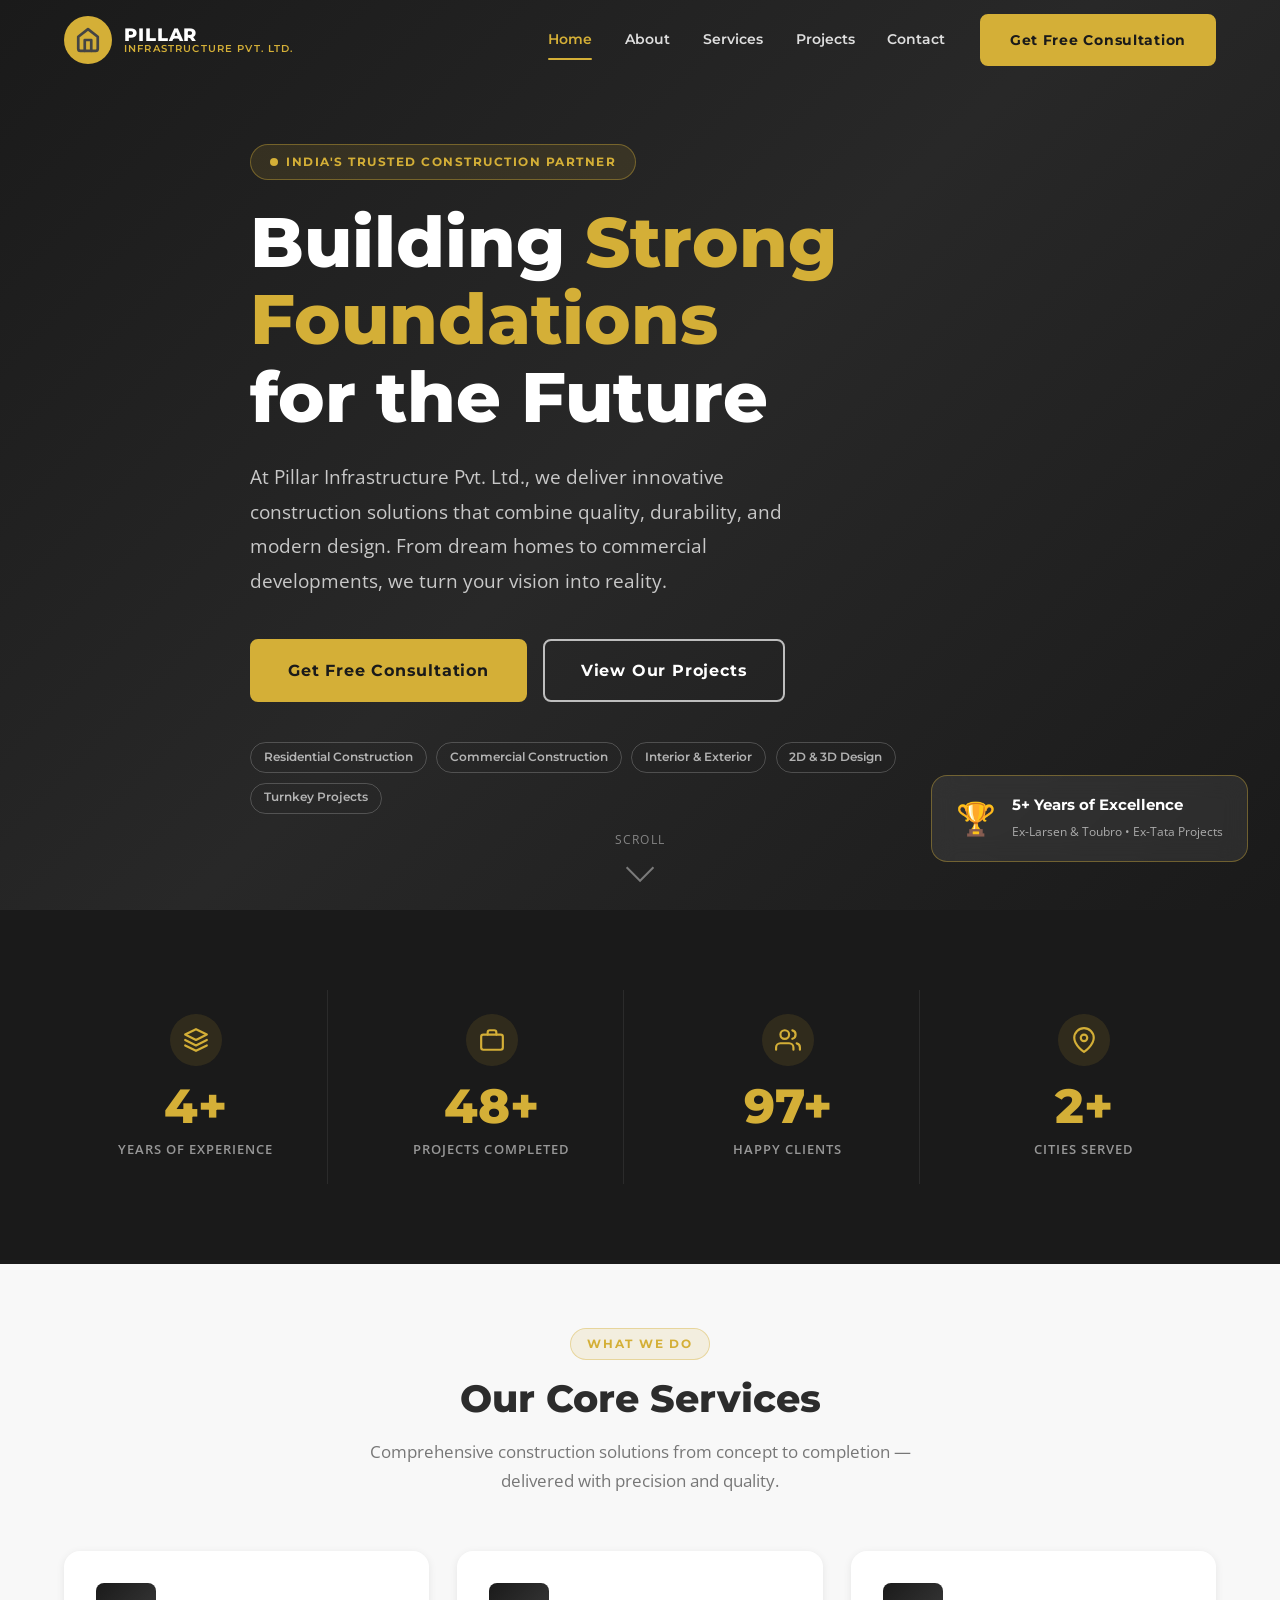
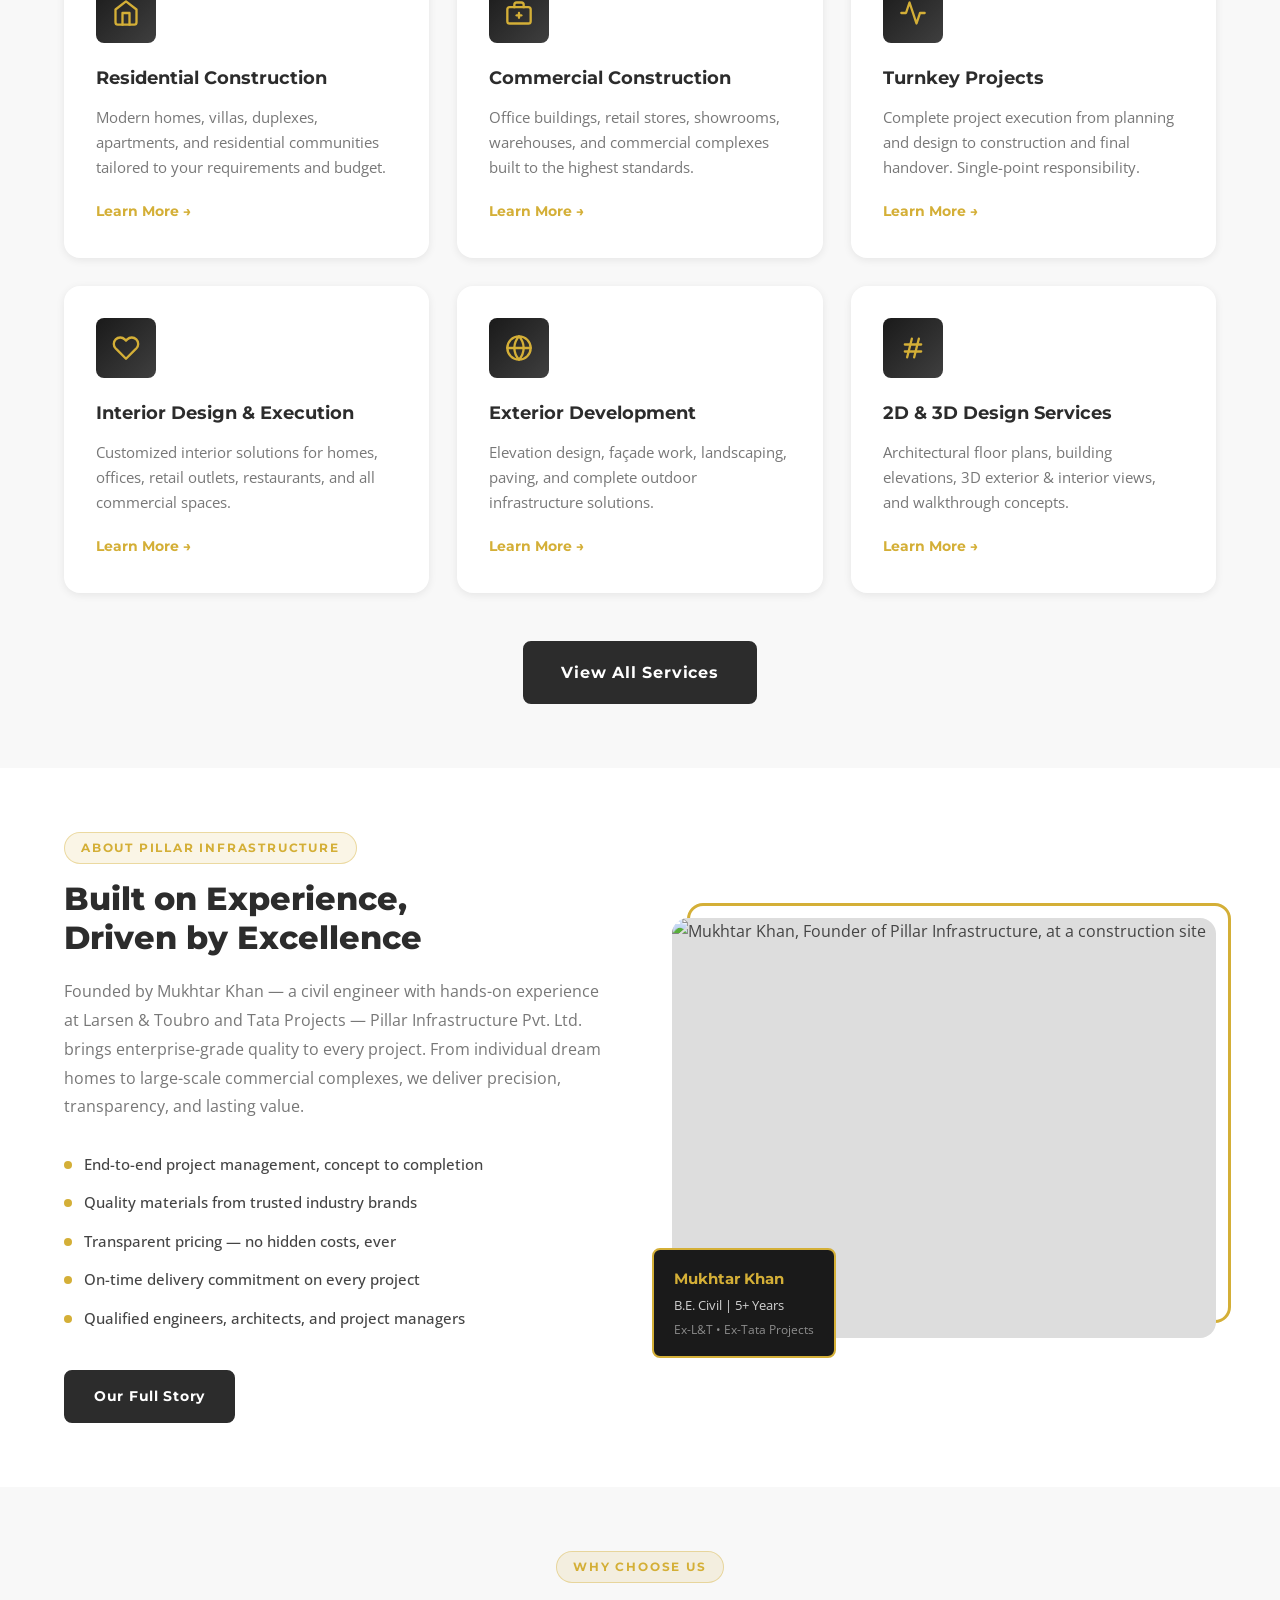
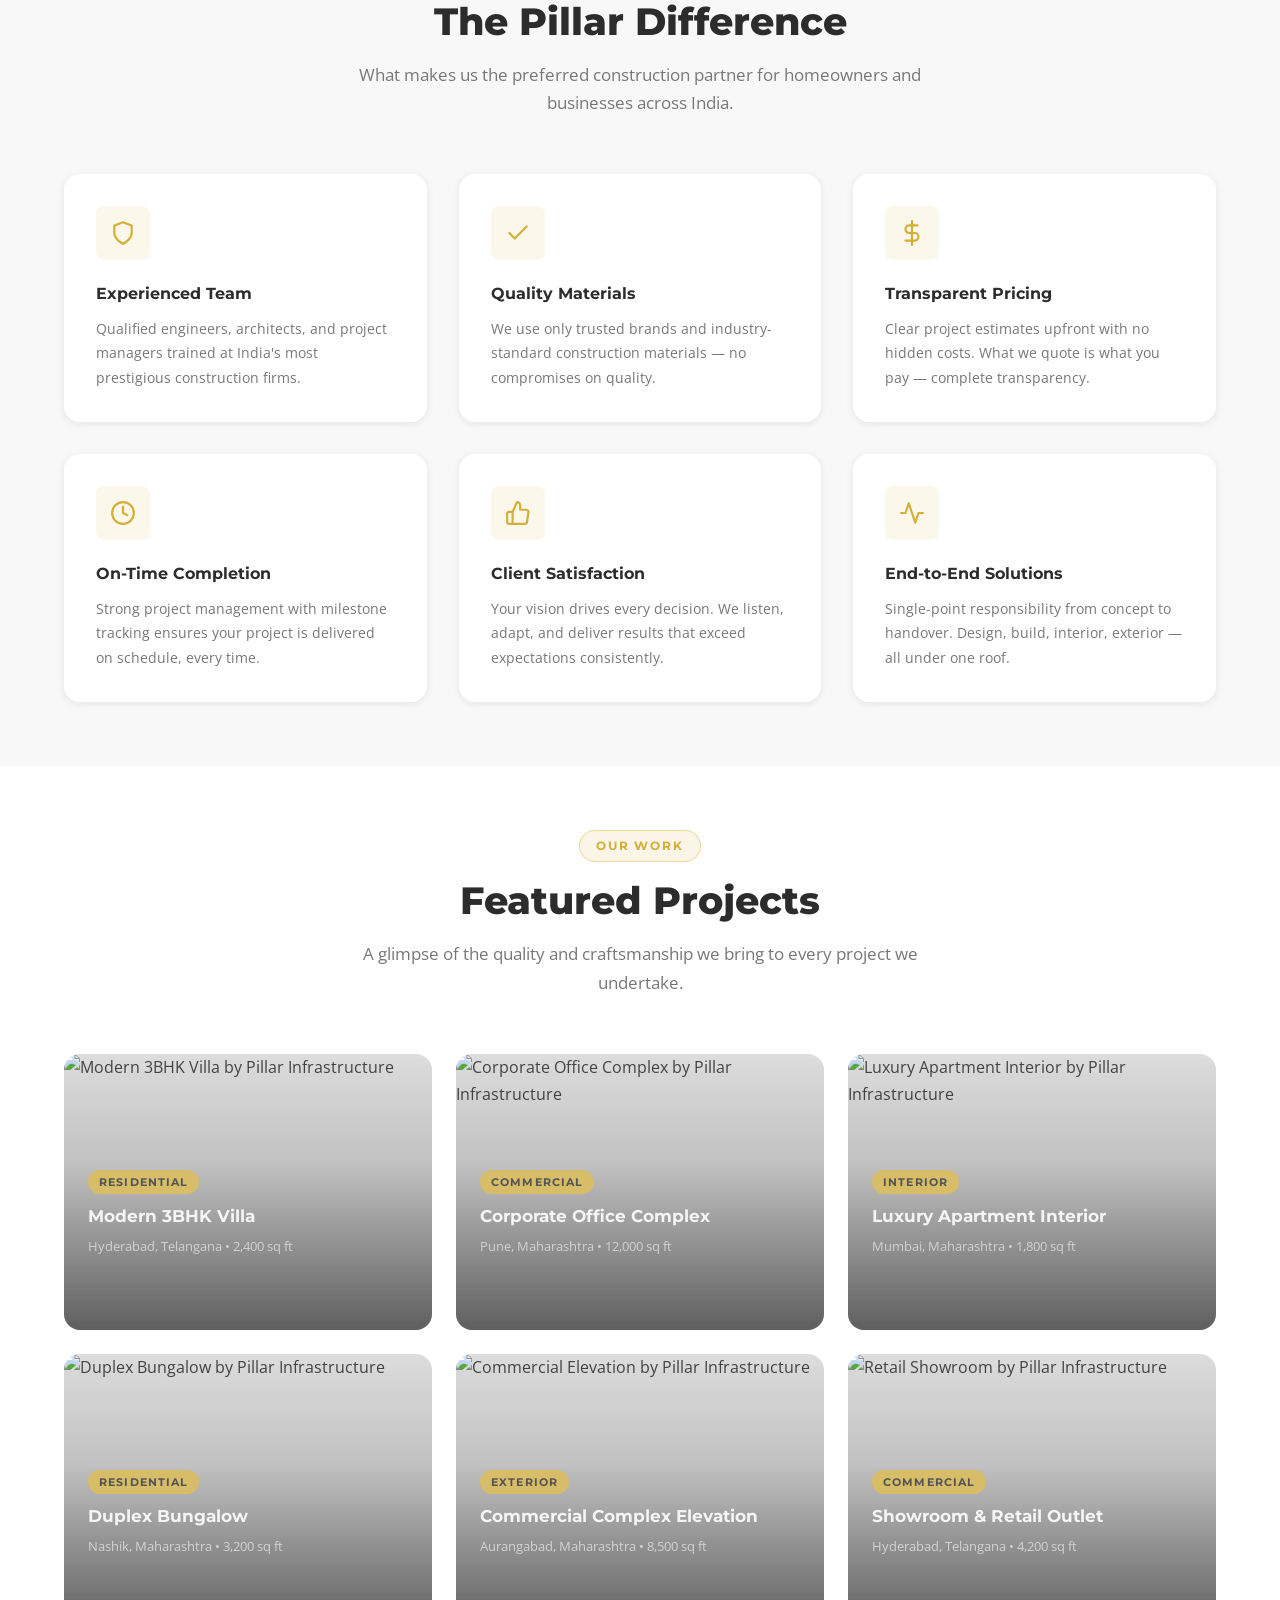
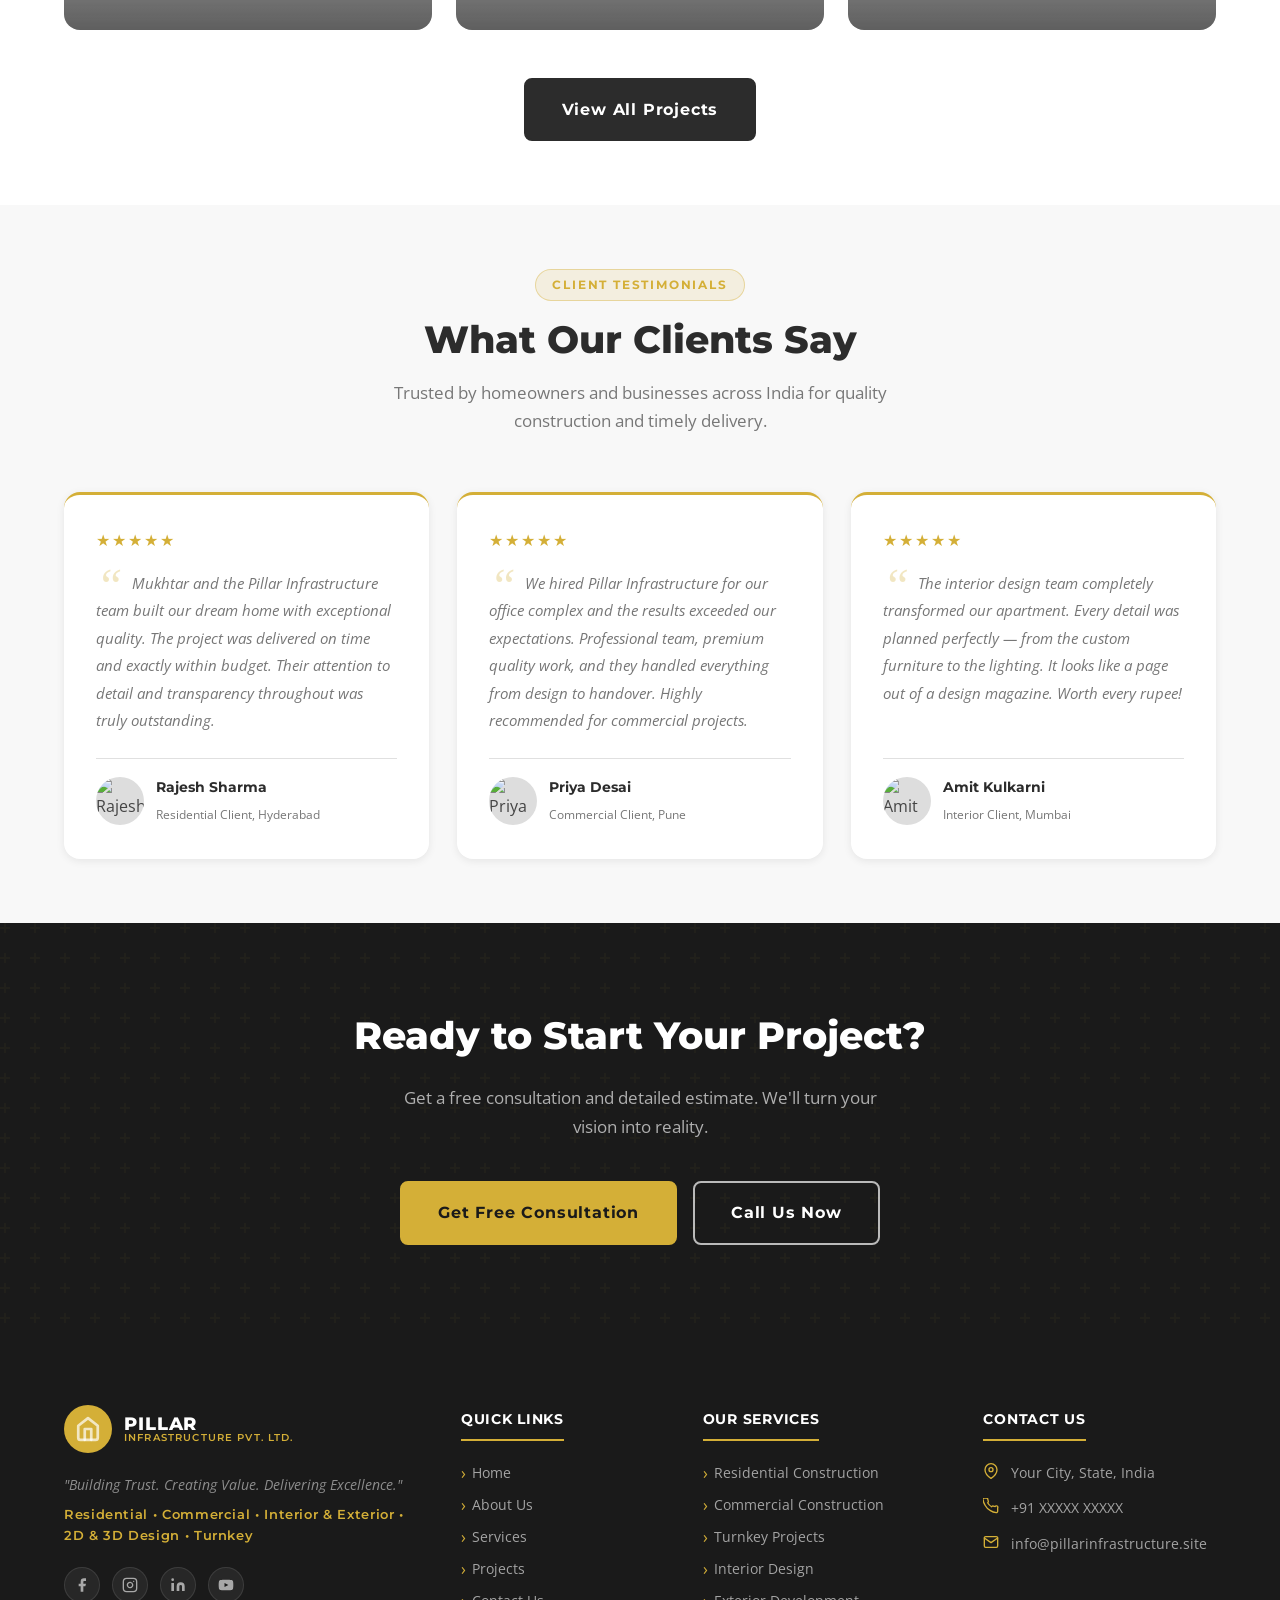
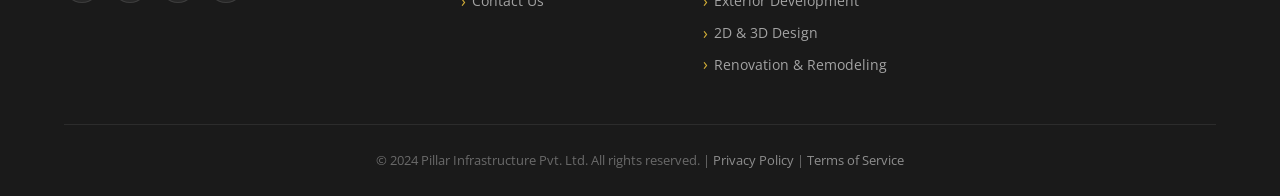
==== index.html @ 02939e26 "init" ====
<!DOCTYPE html>
<html lang="en">
<head>
  <meta charset="UTF-8">
  <meta name="viewport" content="width=device-width, initial-scale=1.0">

  <!-- SEO -->
  <title>Pillar Infrastructure Pvt. Ltd. | Residential &amp; Commercial Construction Company in India</title>
  <meta name="description" content="Pillar Infrastructure Pvt. Ltd. provides residential construction, commercial construction, turnkey projects, interior design, exterior development, and 2D/3D architectural design services. Quality construction with timely delivery and professional project management.">
  <meta name="keywords" content="construction company india, civil contractor, residential construction, commercial construction, turnkey construction, interior design, building contractor, architecture services">
  <meta name="author" content="Mukhtar Khan, Pillar Infrastructure Pvt. Ltd.">
  <meta name="robots" content="index, follow">
  <link rel="canonical" href="https://pillarinfrastructure.site/">

  <!-- Open Graph -->
  <meta property="og:type" content="website">
  <meta property="og:title" content="Pillar Infrastructure Pvt. Ltd. | Construction Company India">
  <meta property="og:description" content="Trusted construction company delivering residential, commercial &amp; turnkey projects across India. Founded by ex-L&amp;T and Tata Projects engineer.">
  <meta property="og:image" content="https://pillarinfrastructure.site/images/og-image.jpg">
  <meta property="og:url" content="https://pillarinfrastructure.site/">
  <meta property="og:site_name" content="Pillar Infrastructure Pvt. Ltd.">

  <!-- Twitter Card -->
  <meta name="twitter:card" content="summary_large_image">
  <meta name="twitter:title" content="Pillar Infrastructure Pvt. Ltd. | Construction Company India">
  <meta name="twitter:description" content="Quality residential, commercial &amp; turnkey construction across India.">
  <meta name="twitter:image" content="https://pillarinfrastructure.site/images/og-image.jpg">

  <!-- Favicon -->
  <link rel="icon" type="image/png" href="images/logo.png">

  <!-- Google Fonts -->
  <link rel="preconnect" href="https://fonts.googleapis.com">
  <link rel="preconnect" href="https://fonts.gstatic.com" crossorigin>
  <link href="https://fonts.googleapis.com/css2?family=Montserrat:wght@400;600;700;800&family=Open+Sans:wght@400;500;600&display=swap" rel="stylesheet">

  <!-- AOS -->
  <link rel="stylesheet" href="https://unpkg.com/aos@2.3.4/dist/aos.css">

  <!-- Stylesheet -->
  <link rel="stylesheet" href="css/style.css">

  <!-- JSON-LD Structured Data -->
  <script type="application/ld+json">
  {
    "@context": "https://schema.org",
    "@type": "LocalBusiness",
    "@id": "https://pillarinfrastructure.site",
    "name": "Pillar Infrastructure Pvt. Ltd.",
    "alternateName": "Pillar Infrastructure",
    "url": "https://pillarinfrastructure.site",
    "logo": "https://pillarinfrastructure.site/images/logo.png",
    "image": "https://pillarinfrastructure.site/images/og-image.jpg",
    "description": "Professional construction company offering residential, commercial, and turnkey construction services across India. Founded by Mukhtar Khan, ex-Larsen & Toubro and Tata Projects engineer.",
    "telephone": "+91-XXXXXXXXXX",
    "email": "info@pillarinfrastructure.site",
    "address": {
      "@type": "PostalAddress",
      "addressLocality": "Your City",
      "addressRegion": "Your State",
      "postalCode": "XXXXXX",
      "addressCountry": "IN"
    },
    "openingHoursSpecification": [{
      "@type": "OpeningHoursSpecification",
      "dayOfWeek": ["Monday","Tuesday","Wednesday","Thursday","Friday","Saturday"],
      "opens": "09:00",
      "closes": "19:00"
    }],
    "priceRange": "₹₹₹",
    "founder": {
      "@type": "Person",
      "name": "Mukhtar Khan",
      "jobTitle": "Civil Engineer & Founder"
    },
    "serviceType": [
      "Residential Construction","Commercial Construction","Turnkey Projects",
      "Interior Design","Exterior Development","2D 3D Design Services","Renovation Remodeling"
    ]
  }
  </script>
</head>
<body>

<!-- ═══════════════════════════════════════════════════════════
     NAVBAR
════════════════════════════════════════════════════════════ -->
<header class="navbar" id="navbar">
  <div class="container">
    <div class="navbar__inner">

      <a href="index.html" class="navbar__logo" aria-label="Pillar Infrastructure Home">
        <div class="navbar__logo-icon" aria-hidden="true">
          <svg viewBox="0 0 24 24" fill="none" stroke="currentColor" stroke-width="2.5" stroke-linecap="round" stroke-linejoin="round">
            <path d="M3 9l9-7 9 7v11a2 2 0 01-2 2H5a2 2 0 01-2-2z"/>
            <polyline points="9 22 9 12 15 12 15 22"/>
          </svg>
        </div>
        <div class="navbar__logo-text">
          <span class="navbar__logo-main">PILLAR</span>
          <span class="navbar__logo-sub">INFRASTRUCTURE PVT. LTD.</span>
        </div>
      </a>

      <nav class="navbar__nav" role="navigation" aria-label="Main navigation">
        <a href="index.html"    class="navbar__link">Home</a>
        <a href="about.html"   class="navbar__link">About</a>
        <a href="services.html" class="navbar__link">Services</a>
        <a href="projects.html" class="navbar__link">Projects</a>
        <a href="contact.html" class="navbar__link">Contact</a>
        <a href="contact.html" class="btn btn--accent navbar__cta">Get Free Consultation</a>
      </nav>

      <button class="navbar__toggle" aria-label="Toggle navigation menu" aria-expanded="false">
        <span></span><span></span><span></span>
      </button>

    </div>
  </div>
</header>

<!-- ═══════════════════════════════════════════════════════════
     HERO
════════════════════════════════════════════════════════════ -->
<section class="hero" id="hero" aria-labelledby="hero-title">
  <div class="hero__bg" role="img" aria-label="Construction site panorama"></div>
  <div class="hero__overlay"></div>

  <div class="container">
    <div class="hero__content">
      <span class="hero__tag">India's Trusted Construction Partner</span>
      <h1 class="hero__title" id="hero-title">
        Building <span class="accent">Strong Foundations</span><br>
        for the Future
      </h1>
      <p class="hero__subtitle">
        At Pillar Infrastructure Pvt. Ltd., we deliver innovative construction solutions
        that combine quality, durability, and modern design. From dream homes to
        commercial developments, we turn your vision into reality.
      </p>
      <div class="hero__cta-group">
        <a href="contact.html" class="btn btn--accent btn--lg">Get Free Consultation</a>
        <a href="projects.html" class="btn btn--outline-white btn--lg">View Our Projects</a>
      </div>
      <div class="hero__services" aria-label="Our services">
        <span class="hero__service-pill">Residential Construction</span>
        <span class="hero__service-pill">Commercial Construction</span>
        <span class="hero__service-pill">Interior &amp; Exterior</span>
        <span class="hero__service-pill">2D &amp; 3D Design</span>
        <span class="hero__service-pill">Turnkey Projects</span>
      </div>
    </div>
  </div>

  <div class="hero__badge" aria-hidden="true">
    <div class="hero__badge-icon">🏆</div>
    <div class="hero__badge-text">
      <strong>5+ Years of Excellence</strong>
      <small>Ex-Larsen &amp; Toubro &bull; Ex-Tata Projects</small>
    </div>
  </div>

  <div class="hero__scroll" aria-hidden="true">
    <span>Scroll</span>
    <div class="hero__scroll-arrow"></div>
  </div>
</section>

<!-- ═══════════════════════════════════════════════════════════
     STATS
════════════════════════════════════════════════════════════ -->
<section class="stats" aria-labelledby="stats-heading">
  <h2 id="stats-heading" class="sr-only">Our Achievements in Numbers</h2>
  <div class="container">
    <div class="stats__grid">

      <div class="stats__item" data-aos="zoom-in" data-aos-delay="0">
        <div class="stats__icon" aria-hidden="true">
          <svg viewBox="0 0 24 24" fill="none" stroke="currentColor" stroke-width="2" stroke-linecap="round" stroke-linejoin="round">
            <path d="M12 2L2 7l10 5 10-5-10-5z"/><path d="M2 17l10 5 10-5"/><path d="M2 12l10 5 10-5"/>
          </svg>
        </div>
        <span class="stats__number" data-target="5" data-suffix="+">0</span>
        <div class="stats__label">Years of Experience</div>
      </div>

      <div class="stats__item" data-aos="zoom-in" data-aos-delay="100">
        <div class="stats__icon" aria-hidden="true">
          <svg viewBox="0 0 24 24" fill="none" stroke="currentColor" stroke-width="2" stroke-linecap="round" stroke-linejoin="round">
            <rect x="2" y="7" width="20" height="14" rx="2"/><path d="M16 7V5a2 2 0 00-2-2h-4a2 2 0 00-2 2v2"/>
          </svg>
        </div>
        <span class="stats__number" data-target="50" data-suffix="+">0</span>
        <div class="stats__label">Projects Completed</div>
      </div>

      <div class="stats__item" data-aos="zoom-in" data-aos-delay="200">
        <div class="stats__icon" aria-hidden="true">
          <svg viewBox="0 0 24 24" fill="none" stroke="currentColor" stroke-width="2" stroke-linecap="round" stroke-linejoin="round">
            <path d="M17 21v-2a4 4 0 00-4-4H5a4 4 0 00-4 4v2"/><circle cx="9" cy="7" r="4"/>
            <path d="M23 21v-2a4 4 0 00-3-3.87"/><path d="M16 3.13a4 4 0 010 7.75"/>
          </svg>
        </div>
        <span class="stats__number" data-target="100" data-suffix="+">0</span>
        <div class="stats__label">Happy Clients</div>
      </div>

      <div class="stats__item" data-aos="zoom-in" data-aos-delay="300">
        <div class="stats__icon" aria-hidden="true">
          <svg viewBox="0 0 24 24" fill="none" stroke="currentColor" stroke-width="2" stroke-linecap="round" stroke-linejoin="round">
            <path d="M21 10c0 7-9 13-9 13S3 17 3 10a9 9 0 0118 0z"/><circle cx="12" cy="10" r="3"/>
          </svg>
        </div>
        <span class="stats__number" data-target="3" data-suffix="+">0</span>
        <div class="stats__label">Cities Served</div>
      </div>

    </div>
  </div>
</section>

<!-- ═══════════════════════════════════════════════════════════
     SERVICES OVERVIEW
════════════════════════════════════════════════════════════ -->
<section class="section section--gray" id="services" aria-labelledby="services-title">
  <div class="container">
    <div class="section__header" data-aos="fade-up">
      <span class="section__tag">What We Do</span>
      <h2 class="section__title" id="services-title">Our Core Services</h2>
      <p class="section__subtitle">Comprehensive construction solutions from concept to completion — delivered with precision and quality.</p>
    </div>

    <div class="services__grid">

      <article class="service-card" data-aos="fade-up" data-aos-delay="0">
        <div class="service-card__icon" aria-hidden="true">
          <svg viewBox="0 0 24 24" fill="none" stroke="currentColor" stroke-width="2" stroke-linecap="round" stroke-linejoin="round">
            <path d="M3 9l9-7 9 7v11a2 2 0 01-2 2H5a2 2 0 01-2-2z"/>
            <polyline points="9 22 9 12 15 12 15 22"/>
          </svg>
        </div>
        <h3 class="service-card__title">Residential Construction</h3>
        <p class="service-card__desc">Modern homes, villas, duplexes, apartments, and residential communities tailored to your requirements and budget.</p>
        <a href="services.html#residential" class="service-card__link">Learn More →</a>
      </article>

      <article class="service-card" data-aos="fade-up" data-aos-delay="100">
        <div class="service-card__icon" aria-hidden="true">
          <svg viewBox="0 0 24 24" fill="none" stroke="currentColor" stroke-width="2" stroke-linecap="round" stroke-linejoin="round">
            <rect x="2" y="7" width="20" height="14" rx="2"/>
            <path d="M16 7V5a2 2 0 00-2-2h-4a2 2 0 00-2 2v2"/><line x1="12" y1="12" x2="12" y2="16"/><line x1="10" y1="14" x2="14" y2="14"/>
          </svg>
        </div>
        <h3 class="service-card__title">Commercial Construction</h3>
        <p class="service-card__desc">Office buildings, retail stores, showrooms, warehouses, and commercial complexes built to the highest standards.</p>
        <a href="services.html#commercial" class="service-card__link">Learn More →</a>
      </article>

      <article class="service-card" data-aos="fade-up" data-aos-delay="200">
        <div class="service-card__icon" aria-hidden="true">
          <svg viewBox="0 0 24 24" fill="none" stroke="currentColor" stroke-width="2" stroke-linecap="round" stroke-linejoin="round">
            <polyline points="22 12 18 12 15 21 9 3 6 12 2 12"/>
          </svg>
        </div>
        <h3 class="service-card__title">Turnkey Projects</h3>
        <p class="service-card__desc">Complete project execution from planning and design to construction and final handover. Single-point responsibility.</p>
        <a href="services.html#turnkey" class="service-card__link">Learn More →</a>
      </article>

      <article class="service-card" data-aos="fade-up" data-aos-delay="0">
        <div class="service-card__icon" aria-hidden="true">
          <svg viewBox="0 0 24 24" fill="none" stroke="currentColor" stroke-width="2" stroke-linecap="round" stroke-linejoin="round">
            <path d="M20.84 4.61a5.5 5.5 0 00-7.78 0L12 5.67l-1.06-1.06a5.5 5.5 0 00-7.78 7.78l1.06 1.06L12 21.23l7.78-7.78 1.06-1.06a5.5 5.5 0 000-7.78z"/>
          </svg>
        </div>
        <h3 class="service-card__title">Interior Design &amp; Execution</h3>
        <p class="service-card__desc">Customized interior solutions for homes, offices, retail outlets, restaurants, and all commercial spaces.</p>
        <a href="services.html#interior" class="service-card__link">Learn More →</a>
      </article>

      <article class="service-card" data-aos="fade-up" data-aos-delay="100">
        <div class="service-card__icon" aria-hidden="true">
          <svg viewBox="0 0 24 24" fill="none" stroke="currentColor" stroke-width="2" stroke-linecap="round" stroke-linejoin="round">
            <circle cx="12" cy="12" r="10"/><line x1="2" y1="12" x2="22" y2="12"/>
            <path d="M12 2a15.3 15.3 0 014 10 15.3 15.3 0 01-4 10 15.3 15.3 0 01-4-10 15.3 15.3 0 014-10z"/>
          </svg>
        </div>
        <h3 class="service-card__title">Exterior Development</h3>
        <p class="service-card__desc">Elevation design, façade work, landscaping, paving, and complete outdoor infrastructure solutions.</p>
        <a href="services.html#exterior" class="service-card__link">Learn More →</a>
      </article>

      <article class="service-card" data-aos="fade-up" data-aos-delay="200">
        <div class="service-card__icon" aria-hidden="true">
          <svg viewBox="0 0 24 24" fill="none" stroke="currentColor" stroke-width="2" stroke-linecap="round" stroke-linejoin="round">
            <line x1="5" y1="9" x2="19" y2="9"/><line x1="5" y1="15" x2="19" y2="15"/>
            <line x1="11" y1="4" x2="7" y2="20"/><line x1="17" y1="4" x2="13" y2="20"/>
          </svg>
        </div>
        <h3 class="service-card__title">2D &amp; 3D Design Services</h3>
        <p class="service-card__desc">Architectural floor plans, building elevations, 3D exterior &amp; interior views, and walkthrough concepts.</p>
        <a href="services.html#design" class="service-card__link">Learn More →</a>
      </article>

    </div>

    <div class="text-center" style="margin-top: 3rem;" data-aos="fade-up">
      <a href="services.html" class="btn btn--primary btn--lg">View All Services</a>
    </div>
  </div>
</section>

<!-- ═══════════════════════════════════════════════════════════
     ABOUT TEASER
════════════════════════════════════════════════════════════ -->
<section class="section" id="about" aria-labelledby="about-title">
  <div class="container">
    <div class="about-teaser__grid">

      <div data-aos="fade-right">
        <span class="section__tag">About Pillar Infrastructure</span>
        <h2 class="about-teaser__title" id="about-title">
          Built on Experience,<br>Driven by Excellence
        </h2>
        <p class="about-teaser__text">
          Founded by Mukhtar Khan — a civil engineer with hands-on experience at Larsen &amp; Toubro and
          Tata Projects — Pillar Infrastructure Pvt. Ltd. brings enterprise-grade quality to every
          project. From individual dream homes to large-scale commercial complexes, we deliver
          precision, transparency, and lasting value.
        </p>
        <ul class="about-teaser__features">
          <li>End-to-end project management, concept to completion</li>
          <li>Quality materials from trusted industry brands</li>
          <li>Transparent pricing — no hidden costs, ever</li>
          <li>On-time delivery commitment on every project</li>
          <li>Qualified engineers, architects, and project managers</li>
        </ul>
        <a href="about.html" class="btn btn--primary">Our Full Story</a>
      </div>

      <div class="about-teaser__image-wrap" data-aos="fade-left">
        <img src="images/about-team.jpg"
             alt="Mukhtar Khan, Founder of Pillar Infrastructure, at a construction site"
             loading="lazy"
             onerror="this.style.background='#ddd';this.removeAttribute('onerror')">
        <div class="about-teaser__badge">
          <strong>Mukhtar Khan</strong>
          <span>B.E. Civil | 5+ Years</span>
          <small>Ex-L&amp;T &bull; Ex-Tata Projects</small>
        </div>
      </div>

    </div>
  </div>
</section>

<!-- ═══════════════════════════════════════════════════════════
     WHY CHOOSE US
════════════════════════════════════════════════════════════ -->
<section class="section section--gray" id="why-us" aria-labelledby="why-title">
  <div class="container">
    <div class="section__header" data-aos="fade-up">
      <span class="section__tag">Why Choose Us</span>
      <h2 class="section__title" id="why-title">The Pillar Difference</h2>
      <p class="section__subtitle">What makes us the preferred construction partner for homeowners and businesses across India.</p>
    </div>

    <div class="features-grid">

      <div class="feature-card" data-aos="fade-up" data-aos-delay="0">
        <div class="feature-card__icon" aria-hidden="true">
          <svg viewBox="0 0 24 24" fill="none" stroke="currentColor" stroke-width="2" stroke-linecap="round" stroke-linejoin="round">
            <path d="M12 22s8-4 8-10V5l-8-3-8 3v7c0 6 8 10 8 10z"/>
          </svg>
        </div>
        <h3 class="feature-card__title">Experienced Team</h3>
        <p class="feature-card__text">Qualified engineers, architects, and project managers trained at India's most prestigious construction firms.</p>
      </div>

      <div class="feature-card" data-aos="fade-up" data-aos-delay="100">
        <div class="feature-card__icon" aria-hidden="true">
          <svg viewBox="0 0 24 24" fill="none" stroke="currentColor" stroke-width="2" stroke-linecap="round" stroke-linejoin="round">
            <polyline points="20 6 9 17 4 12"/>
          </svg>
        </div>
        <h3 class="feature-card__title">Quality Materials</h3>
        <p class="feature-card__text">We use only trusted brands and industry-standard construction materials — no compromises on quality.</p>
      </div>

      <div class="feature-card" data-aos="fade-up" data-aos-delay="200">
        <div class="feature-card__icon" aria-hidden="true">
          <svg viewBox="0 0 24 24" fill="none" stroke="currentColor" stroke-width="2" stroke-linecap="round" stroke-linejoin="round">
            <line x1="12" y1="1" x2="12" y2="23"/><path d="M17 5H9.5a3.5 3.5 0 000 7h5a3.5 3.5 0 010 7H6"/>
          </svg>
        </div>
        <h3 class="feature-card__title">Transparent Pricing</h3>
        <p class="feature-card__text">Clear project estimates upfront with no hidden costs. What we quote is what you pay — complete transparency.</p>
      </div>

      <div class="feature-card" data-aos="fade-up" data-aos-delay="0">
        <div class="feature-card__icon" aria-hidden="true">
          <svg viewBox="0 0 24 24" fill="none" stroke="currentColor" stroke-width="2" stroke-linecap="round" stroke-linejoin="round">
            <circle cx="12" cy="12" r="10"/><polyline points="12 6 12 12 16 14"/>
          </svg>
        </div>
        <h3 class="feature-card__title">On-Time Completion</h3>
        <p class="feature-card__text">Strong project management with milestone tracking ensures your project is delivered on schedule, every time.</p>
      </div>

      <div class="feature-card" data-aos="fade-up" data-aos-delay="100">
        <div class="feature-card__icon" aria-hidden="true">
          <svg viewBox="0 0 24 24" fill="none" stroke="currentColor" stroke-width="2" stroke-linecap="round" stroke-linejoin="round">
            <path d="M14 9V5a3 3 0 00-3-3l-4 9v11h11.28a2 2 0 002-1.7l1.38-9a2 2 0 00-2-2.3H14z"/>
            <path d="M7 22H4a2 2 0 01-2-2v-7a2 2 0 012-2h3"/>
          </svg>
        </div>
        <h3 class="feature-card__title">Client Satisfaction</h3>
        <p class="feature-card__text">Your vision drives every decision. We listen, adapt, and deliver results that exceed expectations consistently.</p>
      </div>

      <div class="feature-card" data-aos="fade-up" data-aos-delay="200">
        <div class="feature-card__icon" aria-hidden="true">
          <svg viewBox="0 0 24 24" fill="none" stroke="currentColor" stroke-width="2" stroke-linecap="round" stroke-linejoin="round">
            <polyline points="22 12 18 12 15 21 9 3 6 12 2 12"/>
          </svg>
        </div>
        <h3 class="feature-card__title">End-to-End Solutions</h3>
        <p class="feature-card__text">Single-point responsibility from concept to handover. Design, build, interior, exterior — all under one roof.</p>
      </div>

    </div>
  </div>
</section>

<!-- ═══════════════════════════════════════════════════════════
     PROJECTS PREVIEW
════════════════════════════════════════════════════════════ -->
<section class="section" id="projects" aria-labelledby="projects-title">
  <div class="container">
    <div class="section__header" data-aos="fade-up">
      <span class="section__tag">Our Work</span>
      <h2 class="section__title" id="projects-title">Featured Projects</h2>
      <p class="section__subtitle">A glimpse of the quality and craftsmanship we bring to every project we undertake.</p>
    </div>

    <div class="projects__grid">

      <article class="project-card" data-aos="fade-up" data-aos-delay="0"
               data-category="residential"
               data-project-title="Modern 3BHK Villa"
               data-project-location="Hyderabad, Telangana"
               data-project-area="2,400 sq ft"
               data-project-desc="A luxurious modern 3BHK villa with premium finishes, landscaped garden, and contemporary architecture. Completed in 8 months within budget.">
        <img class="project-card__img" src="images/project-1.jpg" alt="Modern 3BHK Villa by Pillar Infrastructure" loading="lazy">
        <div class="project-card__overlay">
          <span class="project-card__tag">Residential</span>
          <h3 class="project-card__title">Modern 3BHK Villa</h3>
          <p class="project-card__meta">Hyderabad, Telangana &bull; 2,400 sq ft</p>
          <button class="btn btn--outline-white btn--sm project-card__view">View Details</button>
        </div>
      </article>

      <article class="project-card" data-aos="fade-up" data-aos-delay="100"
               data-category="commercial"
               data-project-title="Corporate Office Complex"
               data-project-location="Pune, Maharashtra"
               data-project-area="12,000 sq ft"
               data-project-desc="A modern 4-storey corporate office complex with open floor plans, premium interiors, and energy-efficient design. Delivered ahead of schedule.">
        <img class="project-card__img" src="images/project-2.jpg" alt="Corporate Office Complex by Pillar Infrastructure" loading="lazy">
        <div class="project-card__overlay">
          <span class="project-card__tag">Commercial</span>
          <h3 class="project-card__title">Corporate Office Complex</h3>
          <p class="project-card__meta">Pune, Maharashtra &bull; 12,000 sq ft</p>
          <button class="btn btn--outline-white btn--sm project-card__view">View Details</button>
        </div>
      </article>

      <article class="project-card" data-aos="fade-up" data-aos-delay="200"
               data-category="interior"
               data-project-title="Luxury Apartment Interior"
               data-project-location="Mumbai, Maharashtra"
               data-project-area="1,800 sq ft"
               data-project-desc="Complete interior design and execution for a 3BHK luxury apartment — custom furniture, premium materials, and bespoke lighting solutions.">
        <img class="project-card__img" src="images/project-3.jpg" alt="Luxury Apartment Interior by Pillar Infrastructure" loading="lazy">
        <div class="project-card__overlay">
          <span class="project-card__tag">Interior</span>
          <h3 class="project-card__title">Luxury Apartment Interior</h3>
          <p class="project-card__meta">Mumbai, Maharashtra &bull; 1,800 sq ft</p>
          <button class="btn btn--outline-white btn--sm project-card__view">View Details</button>
        </div>
      </article>

      <article class="project-card" data-aos="fade-up" data-aos-delay="0"
               data-category="residential"
               data-project-title="Duplex Bungalow"
               data-project-location="Nashik, Maharashtra"
               data-project-area="3,200 sq ft"
               data-project-desc="A spacious G+1 duplex bungalow with double-height living room, private terrace garden, and modern elevation design.">
        <img class="project-card__img" src="images/project-4.jpg" alt="Duplex Bungalow by Pillar Infrastructure" loading="lazy">
        <div class="project-card__overlay">
          <span class="project-card__tag">Residential</span>
          <h3 class="project-card__title">Duplex Bungalow</h3>
          <p class="project-card__meta">Nashik, Maharashtra &bull; 3,200 sq ft</p>
          <button class="btn btn--outline-white btn--sm project-card__view">View Details</button>
        </div>
      </article>

      <article class="project-card" data-aos="fade-up" data-aos-delay="100"
               data-category="exterior"
               data-project-title="Commercial Complex Elevation"
               data-project-location="Aurangabad, Maharashtra"
               data-project-area="8,500 sq ft"
               data-project-desc="Contemporary façade design and complete exterior development for a multi-tenant commercial complex, including landscaping and paving.">
        <img class="project-card__img" src="images/project-5.jpg" alt="Commercial Elevation by Pillar Infrastructure" loading="lazy">
        <div class="project-card__overlay">
          <span class="project-card__tag">Exterior</span>
          <h3 class="project-card__title">Commercial Complex Elevation</h3>
          <p class="project-card__meta">Aurangabad, Maharashtra &bull; 8,500 sq ft</p>
          <button class="btn btn--outline-white btn--sm project-card__view">View Details</button>
        </div>
      </article>

      <article class="project-card" data-aos="fade-up" data-aos-delay="200"
               data-category="commercial"
               data-project-title="Showroom &amp; Retail Outlet"
               data-project-location="Hyderabad, Telangana"
               data-project-area="4,200 sq ft"
               data-project-desc="Turnkey construction and interior fit-out for a premium retail showroom, including custom displays, lighting, and brand-aligned design.">
        <img class="project-card__img" src="images/project-6.jpg" alt="Retail Showroom by Pillar Infrastructure" loading="lazy">
        <div class="project-card__overlay">
          <span class="project-card__tag">Commercial</span>
          <h3 class="project-card__title">Showroom &amp; Retail Outlet</h3>
          <p class="project-card__meta">Hyderabad, Telangana &bull; 4,200 sq ft</p>
          <button class="btn btn--outline-white btn--sm project-card__view">View Details</button>
        </div>
      </article>

    </div>

    <div class="text-center" style="margin-top: 3rem;" data-aos="fade-up">
      <a href="projects.html" class="btn btn--primary btn--lg">View All Projects</a>
    </div>
  </div>
</section>

<!-- ═══════════════════════════════════════════════════════════
     TESTIMONIALS
════════════════════════════════════════════════════════════ -->
<section class="section section--gray" aria-labelledby="testimonials-title">
  <div class="container">
    <div class="section__header" data-aos="fade-up">
      <span class="section__tag">Client Testimonials</span>
      <h2 class="section__title" id="testimonials-title">What Our Clients Say</h2>
      <p class="section__subtitle">Trusted by homeowners and businesses across India for quality construction and timely delivery.</p>
    </div>

    <div class="testimonials__grid">

      <article class="testimonial-card" data-aos="fade-up" data-aos-delay="0">
        <div class="testimonial-card__stars" aria-label="5 out of 5 stars">★★★★★</div>
        <blockquote class="testimonial-card__text">
          Mukhtar and the Pillar Infrastructure team built our dream home with exceptional quality.
          The project was delivered on time and exactly within budget. Their attention to detail
          and transparency throughout was truly outstanding.
        </blockquote>
        <div class="testimonial-card__author">
          <img src="images/testimonial-1.jpg" alt="Rajesh Sharma" class="testimonial-card__avatar"
               loading="lazy" onerror="this.style.background='#ddd';this.style.display='flex';this.removeAttribute('onerror')">
          <div>
            <span class="testimonial-card__author-name">Rajesh Sharma</span>
            <span class="testimonial-card__author-title">Residential Client, Hyderabad</span>
          </div>
        </div>
      </article>

      <article class="testimonial-card" data-aos="fade-up" data-aos-delay="100">
        <div class="testimonial-card__stars" aria-label="5 out of 5 stars">★★★★★</div>
        <blockquote class="testimonial-card__text">
          We hired Pillar Infrastructure for our office complex and the results exceeded our
          expectations. Professional team, premium quality work, and they handled everything
          from design to handover. Highly recommended for commercial projects.
        </blockquote>
        <div class="testimonial-card__author">
          <img src="images/testimonial-2.jpg" alt="Priya Desai" class="testimonial-card__avatar"
               loading="lazy" onerror="this.style.background='#ddd';this.removeAttribute('onerror')">
          <div>
            <span class="testimonial-card__author-name">Priya Desai</span>
            <span class="testimonial-card__author-title">Commercial Client, Pune</span>
          </div>
        </div>
      </article>

      <article class="testimonial-card" data-aos="fade-up" data-aos-delay="200">
        <div class="testimonial-card__stars" aria-label="5 out of 5 stars">★★★★★</div>
        <blockquote class="testimonial-card__text">
          The interior design team completely transformed our apartment. Every detail was
          planned perfectly — from the custom furniture to the lighting. It looks like a
          page out of a design magazine. Worth every rupee!
        </blockquote>
        <div class="testimonial-card__author">
          <img src="images/testimonial-3.jpg" alt="Amit Kulkarni" class="testimonial-card__avatar"
               loading="lazy" onerror="this.style.background='#ddd';this.removeAttribute('onerror')">
          <div>
            <span class="testimonial-card__author-name">Amit Kulkarni</span>
            <span class="testimonial-card__author-title">Interior Client, Mumbai</span>
          </div>
        </div>
      </article>

    </div>
  </div>
</section>

<!-- ═══════════════════════════════════════════════════════════
     CTA BANNER
════════════════════════════════════════════════════════════ -->
<section class="cta-banner" aria-labelledby="cta-title">
  <div class="container">
    <h2 class="cta-banner__title" id="cta-title" data-aos="fade-up">Ready to Start Your Project?</h2>
    <p class="cta-banner__subtitle" data-aos="fade-up" data-aos-delay="100">
      Get a free consultation and detailed estimate. We'll turn your vision into reality.
    </p>
    <div class="cta-banner__buttons" data-aos="fade-up" data-aos-delay="200">
      <a href="contact.html" class="btn btn--accent btn--lg">Get Free Consultation</a>
      <a href="tel:+91XXXXXXXXXX" class="btn btn--outline-white btn--lg">Call Us Now</a>
    </div>
  </div>
</section>

<!-- ═══════════════════════════════════════════════════════════
     FOOTER
════════════════════════════════════════════════════════════ -->
<footer class="footer" role="contentinfo">
  <div class="container">
    <div class="footer__grid">

      <div>
        <div class="footer__logo">
          <a href="index.html" class="navbar__logo" aria-label="Pillar Infrastructure Home">
            <div class="navbar__logo-icon" aria-hidden="true">
              <svg viewBox="0 0 24 24" fill="none" stroke="currentColor" stroke-width="2.5" stroke-linecap="round" stroke-linejoin="round">
                <path d="M3 9l9-7 9 7v11a2 2 0 01-2 2H5a2 2 0 01-2-2z"/>
                <polyline points="9 22 9 12 15 12 15 22"/>
              </svg>
            </div>
            <div class="navbar__logo-text">
              <span class="navbar__logo-main">PILLAR</span>
              <span class="navbar__logo-sub">INFRASTRUCTURE PVT. LTD.</span>
            </div>
          </a>
        </div>
        <p class="footer__tagline">"Building Trust. Creating Value. Delivering Excellence."</p>
        <p class="footer__tagline-main">Residential • Commercial • Interior &amp; Exterior • 2D &amp; 3D Design • Turnkey</p>
        <div class="footer__social" aria-label="Follow us on social media">
          <a href="#" class="footer__social-link" aria-label="Facebook">
            <svg viewBox="0 0 24 24" fill="currentColor"><path d="M18 2h-3a5 5 0 00-5 5v3H7v4h3v8h4v-8h3l1-4h-4V7a1 1 0 011-1h3z"/></svg>
          </a>
          <a href="#" class="footer__social-link" aria-label="Instagram">
            <svg viewBox="0 0 24 24" fill="none" stroke="currentColor" stroke-width="2" stroke-linecap="round" stroke-linejoin="round">
              <rect x="2" y="2" width="20" height="20" rx="5" ry="5"/>
              <path d="M16 11.37A4 4 0 1112.63 8 4 4 0 0116 11.37z"/>
              <line x1="17.5" y1="6.5" x2="17.51" y2="6.5"/>
            </svg>
          </a>
          <a href="#" class="footer__social-link" aria-label="LinkedIn">
            <svg viewBox="0 0 24 24" fill="currentColor"><path d="M16 8a6 6 0 016 6v7h-4v-7a2 2 0 00-2-2 2 2 0 00-2 2v7h-4v-7a6 6 0 016-6zM2 9h4v12H2z"/><circle cx="4" cy="4" r="2"/></svg>
          </a>
          <a href="#" class="footer__social-link" aria-label="YouTube">
            <svg viewBox="0 0 24 24" fill="currentColor"><path d="M22.54 6.42a2.78 2.78 0 00-1.95-1.96C18.88 4 12 4 12 4s-6.88 0-8.59.46a2.78 2.78 0 00-1.95 1.96A29 29 0 001 12a29 29 0 00.46 5.58A2.78 2.78 0 003.41 19.6C5.12 20 12 20 12 20s6.88 0 8.59-.46a2.78 2.78 0 001.95-1.95A29 29 0 0023 12a29 29 0 00-.46-5.58z"/><polygon points="9.75 15.02 15.5 12 9.75 8.98 9.75 15.02" fill="#1a1a1a"/></svg>
          </a>
        </div>
      </div>

      <div>
        <h3 class="footer__heading">Quick Links</h3>
        <ul class="footer__links">
          <li><a href="index.html">Home</a></li>
          <li><a href="about.html">About Us</a></li>
          <li><a href="services.html">Services</a></li>
          <li><a href="projects.html">Projects</a></li>
          <li><a href="contact.html">Contact Us</a></li>
        </ul>
      </div>

      <div>
        <h3 class="footer__heading">Our Services</h3>
        <ul class="footer__links">
          <li><a href="services.html#residential">Residential Construction</a></li>
          <li><a href="services.html#commercial">Commercial Construction</a></li>
          <li><a href="services.html#turnkey">Turnkey Projects</a></li>
          <li><a href="services.html#interior">Interior Design</a></li>
          <li><a href="services.html#exterior">Exterior Development</a></li>
          <li><a href="services.html#design">2D &amp; 3D Design</a></li>
          <li><a href="services.html#renovation">Renovation &amp; Remodeling</a></li>
        </ul>
      </div>

      <div>
        <h3 class="footer__heading">Contact Us</h3>
        <ul class="footer__contact-list">
          <li class="footer__contact-item">
            <svg viewBox="0 0 24 24" fill="none" stroke="currentColor" stroke-width="2" stroke-linecap="round" stroke-linejoin="round" aria-hidden="true">
              <path d="M21 10c0 7-9 13-9 13S3 17 3 10a9 9 0 0118 0z"/><circle cx="12" cy="10" r="3"/>
            </svg>
            <span>Your City, State, India</span>
          </li>
          <li class="footer__contact-item">
            <svg viewBox="0 0 24 24" fill="none" stroke="currentColor" stroke-width="2" stroke-linecap="round" stroke-linejoin="round" aria-hidden="true">
              <path d="M22 16.92v3a2 2 0 01-2.18 2 19.79 19.79 0 01-8.63-3.07A19.5 19.5 0 013.07 10.8a19.79 19.79 0 01-3.07-8.7A2 2 0 012.18 0h3a2 2 0 012 1.72c.127.96.361 1.903.7 2.81a2 2 0 01-.45 2.11L6.91 7.09a16 16 0 006 6l.56-.56a2 2 0 012.11-.45c.907.339 1.85.573 2.81.7A2 2 0 0122 14.92z"/>
            </svg>
            <a href="tel:+91XXXXXXXXXX">+91 XXXXX XXXXX</a>
          </li>
          <li class="footer__contact-item">
            <svg viewBox="0 0 24 24" fill="none" stroke="currentColor" stroke-width="2" stroke-linecap="round" stroke-linejoin="round" aria-hidden="true">
              <path d="M4 4h16c1.1 0 2 .9 2 2v12c0 1.1-.9 2-2 2H4c-1.1 0-2-.9-2-2V6c0-1.1.9-2 2-2z"/>
              <polyline points="22,6 12,13 2,6"/>
            </svg>
            <a href="mailto:info@pillarinfrastructure.site">info@pillarinfrastructure.site</a>
          </li>
        </ul>
      </div>

    </div>
  </div>

  <div class="footer__bottom">
    <div class="container">
      <p>© 2024 Pillar Infrastructure Pvt. Ltd. All rights reserved. |
        <a href="#">Privacy Policy</a> | <a href="#">Terms of Service</a>
      </p>
    </div>
  </div>
</footer>

<!-- Project Modal (Homepage preview) -->
<div class="project-modal" id="project-modal" role="dialog" aria-modal="true" aria-labelledby="modal-title">
  <div class="modal__overlay"></div>
  <div class="modal__content">
    <button class="modal__close" aria-label="Close project details">✕</button>
    <img src="" alt="" class="modal__img">
    <div class="modal__body">
      <span class="modal__tag"></span>
      <h2 class="modal__title" id="modal-title"></h2>
      <div class="modal__meta">
        <div class="modal__meta-item"><strong>Location:</strong>&nbsp;<span class="modal__location"></span></div>
        <div class="modal__meta-item"><strong>Area:</strong>&nbsp;<span class="modal__area"></span></div>
      </div>
      <p class="modal__desc"></p>
      <a href="contact.html" class="btn btn--accent">Discuss a Similar Project</a>
    </div>
  </div>
</div>

<!-- AOS + Main JS -->
<script src="https://unpkg.com/aos@2.3.4/dist/aos.js"></script>
<script src="js/main.js"></script>
</body>
</html>
---- css/style.css ----
/* ============================================================
   PILLAR INFRASTRUCTURE PVT. LTD. — Master Stylesheet
   Color palette: Charcoal + Gold
   ============================================================ */

/* ─── 1. DESIGN TOKENS ─────────────────────────────────────── */
:root {
  --color-primary:       #2C2C2C;
  --color-primary-dark:  #1A1A1A;
  --color-primary-light: #3f3f3f;
  --color-accent:        #D4AF37;
  --color-accent-dark:   #B8962E;
  --color-accent-light:  #e8c84a;
  --color-bg:            #F8F8F8;
  --color-bg-dark:       #1A1A1A;
  --color-text:          #444444;
  --color-text-light:    #777777;
  --color-white:         #FFFFFF;
  --color-border:        #E0E0E0;

  --font-heading: 'Montserrat', sans-serif;
  --font-body:    'Open Sans', sans-serif;

  --space-xs:  0.5rem;
  --space-sm:  1rem;
  --space-md:  2rem;
  --space-lg:  4rem;
  --space-xl:  6rem;

  --radius-sm: 4px;
  --radius-md: 8px;
  --radius-lg: 16px;

  --shadow-sm:  0 2px 8px rgba(0,0,0,0.08);
  --shadow-md:  0 8px 24px rgba(0,0,0,0.12);
  --shadow-lg:  0 16px 48px rgba(0,0,0,0.16);
  --shadow-gold: 0 8px 24px rgba(212,175,55,0.30);

  --transition: 0.3s ease;
  --navbar-height: 80px;
}

/* ─── 2. RESET & BASE ───────────────────────────────────────── */
*, *::before, *::after { box-sizing: border-box; margin: 0; padding: 0; }
html { scroll-behavior: smooth; scroll-padding-top: var(--navbar-height); }
body {
  font-family: var(--font-body);
  color: var(--color-text);
  background: var(--color-white);
  line-height: 1.7;
  overflow-x: hidden;
}
img { max-width: 100%; height: auto; display: block; }
a { text-decoration: none; color: inherit; }
ul { list-style: none; }
button { cursor: pointer; border: none; background: none; font-family: inherit; }
input, textarea, select { font-family: inherit; }
.sr-only {
  position: absolute; width: 1px; height: 1px;
  padding: 0; margin: -1px; overflow: hidden;
  clip: rect(0,0,0,0); white-space: nowrap; border: 0;
}

/* ─── 3. UTILITIES ──────────────────────────────────────────── */
.container {
  max-width: 1200px;
  margin: 0 auto;
  padding: 0 1.5rem;
}
.section { padding: var(--space-lg) 0; }
.section--gray { background: var(--color-bg); }
.section--dark  { background: var(--color-primary-dark); color: var(--color-white); }
.text-center { text-align: center; }
.text-accent { color: var(--color-accent); }
.text-primary { color: var(--color-primary); }

.section__header { text-align: center; margin-bottom: 3.5rem; }
.section__tag {
  display: inline-block;
  font-family: var(--font-heading);
  font-size: 0.75rem;
  font-weight: 700;
  letter-spacing: 0.15em;
  text-transform: uppercase;
  color: var(--color-accent);
  background: rgba(212,175,55,0.12);
  border: 1px solid rgba(212,175,55,0.4);
  padding: 0.3rem 1rem;
  border-radius: 50px;
  margin-bottom: 1rem;
}
.section__title {
  font-family: var(--font-heading);
  font-size: clamp(1.8rem, 3vw, 2.6rem);
  font-weight: 800;
  color: var(--color-primary);
  line-height: 1.2;
  margin-bottom: 1rem;
}
.section--dark .section__title { color: var(--color-white); }
.section__subtitle {
  font-size: 1.05rem;
  color: var(--color-text-light);
  max-width: 580px;
  margin: 0 auto;
}
.section--dark .section__subtitle { color: rgba(255,255,255,0.7); }

/* Buttons */
.btn {
  display: inline-flex;
  align-items: center;
  gap: 0.5rem;
  font-family: var(--font-heading);
  font-size: 0.9rem;
  font-weight: 700;
  letter-spacing: 0.05em;
  padding: 0.75rem 1.75rem;
  border-radius: var(--radius-md);
  transition: var(--transition);
  white-space: nowrap;
}
.btn--lg { padding: 1rem 2.25rem; font-size: 1rem; }
.btn--sm { padding: 0.5rem 1.2rem; font-size: 0.82rem; }
.btn--full { width: 100%; justify-content: center; }

.btn--primary {
  background: var(--color-primary);
  color: var(--color-white);
  border: 2px solid var(--color-primary);
}
.btn--primary:hover {
  background: var(--color-primary-light);
  border-color: var(--color-primary-light);
  transform: translateY(-2px);
  box-shadow: var(--shadow-md);
}
.btn--accent {
  background: var(--color-accent);
  color: var(--color-primary-dark);
  border: 2px solid var(--color-accent);
}
.btn--accent:hover {
  background: var(--color-accent-dark);
  border-color: var(--color-accent-dark);
  transform: translateY(-2px);
  box-shadow: var(--shadow-gold);
}
.btn--outline {
  background: transparent;
  color: var(--color-primary);
  border: 2px solid var(--color-primary);
}
.btn--outline:hover {
  background: var(--color-primary);
  color: var(--color-white);
  transform: translateY(-2px);
}
.btn--outline-white {
  background: transparent;
  color: var(--color-white);
  border: 2px solid rgba(255,255,255,0.7);
}
.btn--outline-white:hover {
  background: var(--color-white);
  color: var(--color-primary);
  transform: translateY(-2px);
}

/* ─── 4. KEYFRAME ANIMATIONS ────────────────────────────────── */
@keyframes heroFadeUp {
  from { opacity: 0; transform: translateY(40px); }
  to   { opacity: 1; transform: translateY(0); }
}
@keyframes slideInLeft {
  from { opacity: 0; transform: translateX(-30px); }
  to   { opacity: 1; transform: translateX(0); }
}
@keyframes float {
  0%, 100% { transform: translateY(0); }
  50%       { transform: translateY(-10px); }
}
@keyframes bounce {
  0%, 100% { transform: translateX(-50%) translateY(0); }
  50%       { transform: translateX(-50%) translateY(8px); }
}
@keyframes navbarReveal {
  from { transform: translateY(-100%); }
  to   { transform: translateY(0); }
}
@keyframes shimmer {
  0%   { background-position: -400px 0; }
  100% { background-position: 400px 0; }
}
@keyframes pulse {
  0%, 100% { box-shadow: 0 0 0 0 rgba(212,175,55,0.4); }
  50%       { box-shadow: 0 0 0 12px rgba(212,175,55,0); }
}

/* ─── 5. NAVBAR ─────────────────────────────────────────────── */
.navbar {
  position: fixed;
  top: 0; left: 0; right: 0;
  z-index: 1000;
  height: var(--navbar-height);
  transition: background var(--transition), box-shadow var(--transition);
  animation: navbarReveal 0.6s ease both;
}
.navbar.scrolled,
.navbar--solid {
  background: var(--color-white);
  box-shadow: 0 2px 20px rgba(0,0,0,0.1);
}
.navbar__inner {
  display: flex;
  align-items: center;
  justify-content: space-between;
  height: var(--navbar-height);
}
.navbar__logo {
  display: flex;
  align-items: center;
  gap: 0.75rem;
  flex-shrink: 0;
}
.navbar__logo-img {
  width: 48px; height: 48px;
  border-radius: 50%;
  object-fit: cover;
}
.navbar__logo-icon {
  width: 48px; height: 48px;
  background: var(--color-accent);
  border-radius: 50%;
  display: flex; align-items: center; justify-content: center;
  flex-shrink: 0;
}
.navbar__logo-icon svg { width: 26px; height: 26px; }
.navbar__logo-text { display: flex; flex-direction: column; line-height: 1.1; }
.navbar__logo-main {
  font-family: var(--font-heading);
  font-size: 1.1rem;
  font-weight: 800;
  color: var(--color-primary-dark);
  letter-spacing: 0.05em;
}
.navbar.scrolled .navbar__logo-main { color: var(--color-primary-dark); }
.navbar:not(.scrolled):not(.navbar--solid) .navbar__logo-main { color: var(--color-white); }
.navbar__logo-sub {
  font-family: var(--font-heading);
  font-size: 0.6rem;
  font-weight: 600;
  color: var(--color-accent);
  letter-spacing: 0.12em;
  text-transform: uppercase;
}
.navbar__nav {
  display: flex;
  align-items: center;
  gap: 0.25rem;
}
.navbar__link {
  font-family: var(--font-heading);
  font-size: 0.85rem;
  font-weight: 600;
  padding: 0.5rem 0.9rem;
  border-radius: var(--radius-sm);
  transition: var(--transition);
  position: relative;
}
.navbar:not(.scrolled):not(.navbar--solid) .navbar__link { color: rgba(255,255,255,0.85); }
.navbar.scrolled .navbar__link,
.navbar--solid .navbar__link { color: var(--color-text); }
.navbar__link::after {
  content: '';
  position: absolute;
  bottom: 0; left: 50%; right: 50%;
  height: 2px;
  background: var(--color-accent);
  border-radius: 2px;
  transition: left var(--transition), right var(--transition);
}
.navbar__link:hover::after,
.navbar__link.active::after { left: 0.9rem; right: 0.9rem; }
.navbar__link:hover,
.navbar__link.active { color: var(--color-accent) !important; }

.navbar__cta { margin-left: 1rem; }
.navbar__toggle {
  display: none;
  flex-direction: column;
  gap: 5px;
  padding: 8px;
  border-radius: var(--radius-sm);
}
.navbar__toggle span {
  display: block;
  width: 24px; height: 2px;
  background: var(--color-white);
  border-radius: 2px;
  transition: var(--transition);
}
.navbar.scrolled .navbar__toggle span,
.navbar--solid .navbar__toggle span { background: var(--color-primary); }
.navbar__toggle.open span:nth-child(1) { transform: translateY(7px) rotate(45deg); }
.navbar__toggle.open span:nth-child(2) { opacity: 0; }
.navbar__toggle.open span:nth-child(3) { transform: translateY(-7px) rotate(-45deg); }

/* ─── 6. PAGE HERO BANNER (inner pages) ─────────────────────── */
.page-hero {
  height: 380px;
  background: linear-gradient(135deg, var(--color-primary-dark) 0%, #3a3a3a 100%);
  position: relative;
  display: flex;
  align-items: center;
  margin-top: var(--navbar-height);
  overflow: hidden;
}
.page-hero::before {
  content: '';
  position: absolute; inset: 0;
  background: url("data:image/svg+xml,%3Csvg width='60' height='60' viewBox='0 0 60 60' xmlns='http://www.w3.org/2000/svg'%3E%3Cg fill='none' fill-rule='evenodd'%3E%3Cg fill='%23D4AF37' fill-opacity='0.05'%3E%3Cpath d='M36 34v-4h-2v4h-4v2h4v4h2v-4h4v-2h-4zm0-30V0h-2v4h-4v2h4v4h2V6h4V4h-4zM6 34v-4H4v4H0v2h4v4h2v-4h4v-2H6zM6 4V0H4v4H0v2h4v4h2V6h4V4H6z'/%3E%3C/g%3E%3C/g%3E%3C/svg%3E");
}
.page-hero::after {
  content: '';
  position: absolute;
  bottom: 0; left: 0; right: 0;
  height: 4px;
  background: var(--color-accent);
}
.page-hero__content { position: relative; z-index: 1; }
.page-hero__tag {
  display: inline-block;
  font-family: var(--font-heading);
  font-size: 0.72rem;
  font-weight: 700;
  letter-spacing: 0.2em;
  text-transform: uppercase;
  color: var(--color-accent);
  margin-bottom: 1rem;
}
.page-hero__title {
  font-family: var(--font-heading);
  font-size: clamp(2rem, 4vw, 3.2rem);
  font-weight: 800;
  color: var(--color-white);
  line-height: 1.15;
  margin-bottom: 1rem;
}
.page-hero__title span { color: var(--color-accent); }
.page-hero__breadcrumb {
  font-size: 0.9rem;
  color: rgba(255,255,255,0.55);
}
.page-hero__breadcrumb a { color: rgba(255,255,255,0.7); }
.page-hero__breadcrumb a:hover { color: var(--color-accent); }

/* ─── 7. HERO SECTION ───────────────────────────────────────── */
.hero {
  min-height: 100vh;
  position: relative;
  display: flex;
  align-items: center;
  padding-top: var(--navbar-height);
  overflow: hidden;
}
.hero__bg {
  position: absolute; inset: 0;
  background-color: #1a1a1a;
  background-image: url('../images/hero-bg.jpg');
  background-size: cover;
  background-position: center;
  z-index: 0;
}
.hero__overlay {
  position: absolute; inset: 0;
  background: linear-gradient(135deg, rgba(26,26,26,0.92) 0%, rgba(44,44,44,0.78) 50%, rgba(26,26,26,0.88) 100%);
  z-index: 1;
}
.hero__content {
  position: relative;
  z-index: 2;
  max-width: 780px;
  padding: 4rem 0 6rem;
}
.hero__tag {
  display: inline-flex;
  align-items: center;
  gap: 0.5rem;
  font-family: var(--font-heading);
  font-size: 0.78rem;
  font-weight: 700;
  letter-spacing: 0.12em;
  text-transform: uppercase;
  color: var(--color-accent);
  background: rgba(212,175,55,0.12);
  border: 1px solid rgba(212,175,55,0.4);
  padding: 0.4rem 1.2rem;
  border-radius: 50px;
  margin-bottom: 1.5rem;
  animation: slideInLeft 0.7s ease 0.2s both;
}
.hero__tag::before {
  content: '';
  width: 8px; height: 8px;
  background: var(--color-accent);
  border-radius: 50%;
  animation: pulse 2s ease-in-out infinite;
}
.hero__title {
  font-family: var(--font-heading);
  font-size: clamp(2.4rem, 5.5vw, 4.5rem);
  font-weight: 800;
  color: var(--color-white);
  line-height: 1.1;
  margin-bottom: 1.5rem;
  animation: heroFadeUp 0.9s ease 0.4s both;
}
.hero__title .accent { color: var(--color-accent); }
.hero__subtitle {
  font-size: clamp(1rem, 1.8vw, 1.2rem);
  color: rgba(255,255,255,0.75);
  max-width: 560px;
  margin-bottom: 2.5rem;
  line-height: 1.8;
  animation: heroFadeUp 0.9s ease 0.6s both;
}
.hero__cta-group {
  display: flex;
  flex-wrap: wrap;
  gap: 1rem;
  animation: heroFadeUp 0.9s ease 0.8s both;
}
.hero__services {
  display: flex;
  flex-wrap: wrap;
  gap: 0.6rem;
  margin-top: 2.5rem;
  animation: heroFadeUp 0.9s ease 1s both;
}
.hero__service-pill {
  font-family: var(--font-heading);
  font-size: 0.72rem;
  font-weight: 600;
  color: rgba(255,255,255,0.65);
  border: 1px solid rgba(255,255,255,0.2);
  padding: 0.3rem 0.8rem;
  border-radius: 50px;
}
.hero__badge {
  position: absolute;
  bottom: 3rem;
  right: 2rem;
  background: rgba(255,255,255,0.08);
  backdrop-filter: blur(12px);
  border: 1px solid rgba(212,175,55,0.4);
  border-radius: var(--radius-lg);
  padding: 1rem 1.5rem;
  display: flex;
  align-items: center;
  gap: 1rem;
  z-index: 2;
  animation: float 4s ease-in-out 1.2s infinite;
}
.hero__badge-icon {
  font-size: 2rem;
  color: var(--color-accent);
  line-height: 1;
}
.hero__badge-text { color: var(--color-white); }
.hero__badge-text strong {
  display: block;
  font-family: var(--font-heading);
  font-size: 0.95rem;
  font-weight: 700;
}
.hero__badge-text small {
  font-size: 0.72rem;
  color: rgba(255,255,255,0.6);
}
.hero__scroll {
  position: absolute;
  bottom: 2rem;
  left: 50%;
  transform: translateX(-50%);
  z-index: 2;
  display: flex;
  flex-direction: column;
  align-items: center;
  gap: 0.5rem;
  color: rgba(255,255,255,0.45);
  font-size: 0.72rem;
  letter-spacing: 0.1em;
  text-transform: uppercase;
  animation: bounce 2s ease-in-out infinite;
}
.hero__scroll-arrow {
  width: 20px; height: 20px;
  border-right: 2px solid rgba(255,255,255,0.4);
  border-bottom: 2px solid rgba(255,255,255,0.4);
  transform: rotate(45deg);
}

/* ─── 8. STATS ──────────────────────────────────────────────── */
.stats {
  background: var(--color-primary-dark);
  padding: 5rem 0;
}
.stats__grid {
  display: grid;
  grid-template-columns: repeat(4, 1fr);
  gap: 2rem;
}
.stats__item {
  text-align: center;
  padding: 1.5rem;
  border-right: 1px solid rgba(255,255,255,0.08);
}
.stats__item:last-child { border-right: none; }
.stats__icon {
  width: 52px; height: 52px;
  background: rgba(212,175,55,0.12);
  border-radius: 50%;
  display: flex; align-items: center; justify-content: center;
  margin: 0 auto 1rem;
  color: var(--color-accent);
}
.stats__icon svg { width: 26px; height: 26px; }
.stats__number {
  font-family: var(--font-heading);
  font-size: 3rem;
  font-weight: 800;
  color: var(--color-accent);
  line-height: 1;
  display: block;
}
.stats__label {
  font-size: 0.82rem;
  font-weight: 600;
  letter-spacing: 0.08em;
  text-transform: uppercase;
  color: rgba(255,255,255,0.55);
  margin-top: 0.5rem;
}

/* ─── 9. SERVICE CARDS ──────────────────────────────────────── */
.services__grid {
  display: grid;
  grid-template-columns: repeat(3, 1fr);
  gap: 1.75rem;
}
.service-card {
  background: var(--color-white);
  border-radius: var(--radius-lg);
  padding: 2rem;
  box-shadow: var(--shadow-sm);
  border-bottom: 3px solid transparent;
  transition: transform var(--transition), box-shadow var(--transition), border-color var(--transition);
  display: flex;
  flex-direction: column;
}
.service-card:hover {
  transform: translateY(-8px);
  box-shadow: var(--shadow-md);
  border-bottom-color: var(--color-accent);
}
.service-card__icon {
  width: 60px; height: 60px;
  background: linear-gradient(135deg, var(--color-primary-dark), var(--color-primary-light));
  border-radius: var(--radius-md);
  display: flex; align-items: center; justify-content: center;
  margin-bottom: 1.25rem;
  color: var(--color-accent);
  flex-shrink: 0;
}
.service-card__icon svg { width: 28px; height: 28px; }
.service-card__title {
  font-family: var(--font-heading);
  font-size: 1.1rem;
  font-weight: 700;
  color: var(--color-primary);
  margin-bottom: 0.75rem;
}
.service-card__desc {
  font-size: 0.92rem;
  color: var(--color-text-light);
  line-height: 1.7;
  flex: 1;
  margin-bottom: 1.25rem;
}
.service-card__link {
  font-family: var(--font-heading);
  font-size: 0.85rem;
  font-weight: 700;
  color: var(--color-accent);
  display: inline-flex;
  align-items: center;
  gap: 0.4rem;
  transition: gap var(--transition);
  margin-top: auto;
}
.service-card:hover .service-card__link { gap: 0.7rem; }

/* ─── 10. ABOUT TEASER ──────────────────────────────────────── */
.about-teaser__grid {
  display: grid;
  grid-template-columns: 1fr 1fr;
  gap: 4rem;
  align-items: center;
}
.about-teaser__tag { /* uses .section__tag */ }
.about-teaser__title {
  font-family: var(--font-heading);
  font-size: clamp(1.6rem, 2.5vw, 2.4rem);
  font-weight: 800;
  color: var(--color-primary);
  line-height: 1.2;
  margin-bottom: 1.25rem;
}
.about-teaser__text {
  font-size: 1rem;
  color: var(--color-text-light);
  line-height: 1.8;
  margin-bottom: 1.5rem;
}
.about-teaser__features { margin-bottom: 2rem; }
.about-teaser__features li {
  display: flex;
  align-items: center;
  gap: 0.75rem;
  font-size: 0.95rem;
  color: var(--color-text);
  font-weight: 500;
  padding: 0.4rem 0;
}
.about-teaser__features li::before {
  content: '';
  width: 8px; height: 8px;
  background: var(--color-accent);
  border-radius: 50%;
  flex-shrink: 0;
}
.about-teaser__image-wrap {
  position: relative;
}
.about-teaser__image-wrap::before {
  content: '';
  position: absolute;
  top: -15px; right: -15px;
  width: 100%; height: 100%;
  border: 3px solid var(--color-accent);
  border-radius: var(--radius-lg);
  z-index: 0;
}
.about-teaser__image-wrap img {
  position: relative;
  z-index: 1;
  width: 100%;
  height: 420px;
  object-fit: cover;
  border-radius: var(--radius-lg);
  background: #ddd;
}
.about-teaser__badge {
  position: absolute;
  bottom: -20px;
  left: -20px;
  z-index: 2;
  background: var(--color-primary-dark);
  border: 2px solid var(--color-accent);
  border-radius: var(--radius-md);
  padding: 1rem 1.25rem;
  color: var(--color-white);
  min-width: 180px;
}
.about-teaser__badge strong {
  display: block;
  font-family: var(--font-heading);
  font-size: 0.95rem;
  font-weight: 700;
  color: var(--color-accent);
}
.about-teaser__badge span {
  display: block;
  font-size: 0.8rem;
  color: rgba(255,255,255,0.8);
  margin-top: 0.2rem;
}
.about-teaser__badge small {
  display: block;
  font-size: 0.72rem;
  color: rgba(255,255,255,0.5);
  margin-top: 0.2rem;
}

/* ─── 11. WHY CHOOSE US ─────────────────────────────────────── */
.features-grid {
  display: grid;
  grid-template-columns: repeat(3, 1fr);
  gap: 2rem;
}
.feature-card {
  padding: 2rem;
  background: var(--color-white);
  border-radius: var(--radius-lg);
  box-shadow: var(--shadow-sm);
  transition: transform var(--transition), box-shadow var(--transition);
}
.feature-card:hover {
  transform: translateY(-4px);
  box-shadow: var(--shadow-md);
}
.feature-card__icon {
  width: 54px; height: 54px;
  background: rgba(212,175,55,0.1);
  border-radius: var(--radius-md);
  display: flex; align-items: center; justify-content: center;
  margin-bottom: 1.25rem;
  color: var(--color-accent);
}
.feature-card__icon svg { width: 26px; height: 26px; }
.feature-card__title {
  font-family: var(--font-heading);
  font-size: 1rem;
  font-weight: 700;
  color: var(--color-primary);
  margin-bottom: 0.6rem;
}
.feature-card__text {
  font-size: 0.9rem;
  color: var(--color-text-light);
  line-height: 1.7;
}

/* ─── 12. PROJECTS ──────────────────────────────────────────── */
.projects__filter {
  display: flex;
  flex-wrap: wrap;
  gap: 0.6rem;
  justify-content: center;
  margin-bottom: 3rem;
}
.filter-btn {
  font-family: var(--font-heading);
  font-size: 0.82rem;
  font-weight: 700;
  padding: 0.5rem 1.2rem;
  border-radius: 50px;
  border: 2px solid var(--color-border);
  color: var(--color-text-light);
  background: var(--color-white);
  transition: var(--transition);
}
.filter-btn:hover,
.filter-btn.active {
  background: var(--color-primary);
  border-color: var(--color-primary);
  color: var(--color-white);
}
.projects__grid {
  display: grid;
  grid-template-columns: repeat(auto-fill, minmax(320px, 1fr));
  gap: 1.5rem;
}
.project-card {
  position: relative;
  overflow: hidden;
  border-radius: var(--radius-lg);
  cursor: pointer;
  aspect-ratio: 4/3;
  background: #ddd;
}
.project-card__img {
  width: 100%; height: 100%;
  object-fit: cover;
  transition: transform 0.5s ease;
}
.project-card:hover .project-card__img { transform: scale(1.08); }
.project-card__overlay {
  position: absolute; inset: 0;
  background: linear-gradient(to top, rgba(26,26,26,0.92) 0%, rgba(26,26,26,0.2) 60%, transparent 100%);
  display: flex;
  flex-direction: column;
  justify-content: flex-end;
  padding: 1.5rem;
  opacity: 0.7;
  transition: opacity var(--transition);
}
.project-card:hover .project-card__overlay { opacity: 1; }
.project-card__tag {
  display: inline-block;
  font-family: var(--font-heading);
  font-size: 0.68rem;
  font-weight: 700;
  letter-spacing: 0.1em;
  text-transform: uppercase;
  background: var(--color-accent);
  color: var(--color-primary-dark);
  padding: 0.2rem 0.7rem;
  border-radius: 50px;
  margin-bottom: 0.5rem;
  align-self: flex-start;
}
.project-card__title {
  font-family: var(--font-heading);
  font-size: 1.05rem;
  font-weight: 700;
  color: var(--color-white);
  margin-bottom: 0.3rem;
}
.project-card__meta {
  font-size: 0.8rem;
  color: rgba(255,255,255,0.65);
  margin-bottom: 0.75rem;
}
.project-card__view {
  align-self: flex-start;
  opacity: 0;
  transform: translateY(10px);
  transition: opacity var(--transition), transform var(--transition);
}
.project-card:hover .project-card__view {
  opacity: 1;
  transform: translateY(0);
}

/* Project Modal */
.project-modal {
  position: fixed; inset: 0;
  z-index: 2000;
  display: none;
  align-items: center;
  justify-content: center;
  padding: 1rem;
}
.project-modal.active { display: flex; }
.modal__overlay {
  position: absolute; inset: 0;
  background: rgba(0,0,0,0.8);
  backdrop-filter: blur(4px);
}
.modal__content {
  position: relative;
  z-index: 1;
  background: var(--color-white);
  border-radius: var(--radius-lg);
  overflow: hidden;
  max-width: 800px;
  width: 100%;
  max-height: 90vh;
  overflow-y: auto;
  display: grid;
  grid-template-columns: 1fr 1fr;
}
.modal__img {
  width: 100%;
  height: 100%;
  min-height: 300px;
  object-fit: cover;
  background: #ddd;
}
.modal__body { padding: 2rem; }
.modal__close {
  position: absolute;
  top: 1rem; right: 1rem;
  width: 36px; height: 36px;
  background: var(--color-primary-dark);
  color: var(--color-white);
  border-radius: 50%;
  display: flex; align-items: center; justify-content: center;
  font-size: 1.1rem;
  z-index: 2;
  transition: background var(--transition);
}
.modal__close:hover { background: var(--color-accent); color: var(--color-primary-dark); }
.modal__tag {
  display: inline-block;
  font-family: var(--font-heading);
  font-size: 0.68rem;
  font-weight: 700;
  letter-spacing: 0.1em;
  text-transform: uppercase;
  background: rgba(212,175,55,0.12);
  color: var(--color-accent);
  border: 1px solid rgba(212,175,55,0.4);
  padding: 0.2rem 0.7rem;
  border-radius: 50px;
  margin-bottom: 0.75rem;
}
.modal__title {
  font-family: var(--font-heading);
  font-size: 1.4rem;
  font-weight: 800;
  color: var(--color-primary);
  margin-bottom: 1rem;
}
.modal__meta {
  display: flex;
  flex-direction: column;
  gap: 0.4rem;
  margin-bottom: 1.25rem;
  padding-bottom: 1.25rem;
  border-bottom: 1px solid var(--color-border);
}
.modal__meta-item {
  font-size: 0.88rem;
  color: var(--color-text-light);
  display: flex;
  align-items: center;
  gap: 0.5rem;
}
.modal__meta-item strong { color: var(--color-text); }
.modal__desc {
  font-size: 0.92rem;
  color: var(--color-text-light);
  line-height: 1.8;
  margin-bottom: 1.5rem;
}

/* ─── 13. TESTIMONIALS ──────────────────────────────────────── */
.testimonials__grid {
  display: grid;
  grid-template-columns: repeat(3, 1fr);
  gap: 1.75rem;
}
.testimonial-card {
  background: var(--color-white);
  border-radius: var(--radius-lg);
  padding: 2rem;
  box-shadow: var(--shadow-sm);
  border-top: 3px solid var(--color-accent);
  display: flex;
  flex-direction: column;
}
.testimonial-card__stars {
  color: var(--color-accent);
  font-size: 1rem;
  letter-spacing: 2px;
  margin-bottom: 1rem;
}
.testimonial-card__text {
  font-size: 0.95rem;
  color: var(--color-text-light);
  line-height: 1.8;
  font-style: italic;
  flex: 1;
  margin-bottom: 1.5rem;
  position: relative;
}
.testimonial-card__text::before {
  content: '\201C';
  font-size: 3rem;
  color: var(--color-accent);
  opacity: 0.3;
  font-family: Georgia, serif;
  line-height: 0;
  vertical-align: -0.8rem;
  margin-right: 0.3rem;
}
.testimonial-card__author {
  display: flex;
  align-items: center;
  gap: 0.75rem;
  padding-top: 1rem;
  border-top: 1px solid var(--color-border);
}
.testimonial-card__avatar {
  width: 48px; height: 48px;
  border-radius: 50%;
  object-fit: cover;
  background: #ddd;
  flex-shrink: 0;
}
.testimonial-card__author-name {
  font-family: var(--font-heading);
  font-size: 0.9rem;
  font-weight: 700;
  color: var(--color-primary);
  display: block;
}
.testimonial-card__author-title {
  font-size: 0.78rem;
  color: var(--color-text-light);
}

/* ─── 14. CTA BANNER ────────────────────────────────────────── */
.cta-banner {
  background: var(--color-primary-dark);
  padding: 5rem 0;
  text-align: center;
  position: relative;
  overflow: hidden;
}
.cta-banner::before {
  content: '';
  position: absolute; inset: 0;
  background: url("data:image/svg+xml,%3Csvg width='60' height='60' viewBox='0 0 60 60' xmlns='http://www.w3.org/2000/svg'%3E%3Cg fill='none'%3E%3Cg fill='%23D4AF37' fill-opacity='0.04'%3E%3Cpath d='M36 34v-4h-2v4h-4v2h4v4h2v-4h4v-2h-4zm0-30V0h-2v4h-4v2h4v4h2V6h4V4h-4zM6 34v-4H4v4H0v2h4v4h2v-4h4v-2H6zM6 4V0H4v4H0v2h4v4h2V6h4V4H6z'/%3E%3C/g%3E%3C/g%3E%3C/svg%3E");
}
.cta-banner .container { position: relative; z-index: 1; }
.cta-banner__title {
  font-family: var(--font-heading);
  font-size: clamp(1.8rem, 3vw, 2.8rem);
  font-weight: 800;
  color: var(--color-white);
  margin-bottom: 1rem;
}
.cta-banner__subtitle {
  font-size: 1.05rem;
  color: rgba(255,255,255,0.65);
  max-width: 500px;
  margin: 0 auto 2.5rem;
}
.cta-banner__buttons {
  display: flex;
  flex-wrap: wrap;
  gap: 1rem;
  justify-content: center;
}

/* ─── 15. CONTACT ───────────────────────────────────────────── */
.contact-cards {
  display: grid;
  grid-template-columns: repeat(3, 1fr);
  gap: 1.5rem;
  margin-bottom: 4rem;
}
.contact-card {
  text-align: center;
  padding: 2rem;
  background: var(--color-white);
  border-radius: var(--radius-lg);
  box-shadow: var(--shadow-sm);
  border-bottom: 3px solid var(--color-accent);
  transition: transform var(--transition), box-shadow var(--transition);
}
.contact-card:hover {
  transform: translateY(-4px);
  box-shadow: var(--shadow-md);
}
.contact-card__icon {
  width: 60px; height: 60px;
  background: rgba(212,175,55,0.1);
  border-radius: 50%;
  display: flex; align-items: center; justify-content: center;
  margin: 0 auto 1rem;
  color: var(--color-accent);
}
.contact-card__icon svg { width: 28px; height: 28px; }
.contact-card h3 {
  font-family: var(--font-heading);
  font-size: 1rem;
  font-weight: 700;
  color: var(--color-primary);
  margin-bottom: 0.5rem;
}
.contact-card p, .contact-card a {
  font-size: 0.9rem;
  color: var(--color-text-light);
}
.contact-card a:hover { color: var(--color-accent); }

.contact__wrapper {
  display: grid;
  grid-template-columns: 1.2fr 1fr;
  gap: 3rem;
  align-items: start;
}
.contact__form-title {
  font-family: var(--font-heading);
  font-size: 1.4rem;
  font-weight: 800;
  color: var(--color-primary);
  margin-bottom: 1.75rem;
}
.form-row {
  display: grid;
  grid-template-columns: 1fr 1fr;
  gap: 1rem;
}
.form-group { margin-bottom: 1.25rem; }
.form-label {
  display: block;
  font-family: var(--font-heading);
  font-size: 0.82rem;
  font-weight: 700;
  color: var(--color-text);
  margin-bottom: 0.5rem;
  letter-spacing: 0.03em;
}
.form-control {
  width: 100%;
  padding: 0.8rem 1rem;
  border: 2px solid var(--color-border);
  border-radius: var(--radius-md);
  font-size: 0.95rem;
  color: var(--color-text);
  background: var(--color-white);
  transition: border-color var(--transition), box-shadow var(--transition);
}
.form-control:focus {
  outline: none;
  border-color: var(--color-accent);
  box-shadow: 0 0 0 3px rgba(212,175,55,0.15);
}
select.form-control { cursor: pointer; }
textarea.form-control { resize: vertical; min-height: 130px; }
.form-error {
  display: block;
  font-size: 0.78rem;
  color: #c0392b;
  margin-top: 0.3rem;
  min-height: 1rem;
}
.form__success {
  text-align: center;
  padding: 2rem;
  background: rgba(212,175,55,0.08);
  border: 1px solid rgba(212,175,55,0.4);
  border-radius: var(--radius-lg);
  margin-top: 1rem;
}
.form__success h3 {
  font-family: var(--font-heading);
  font-size: 1.3rem;
  font-weight: 700;
  color: var(--color-primary);
  margin-bottom: 0.5rem;
}

.map-embed {
  position: relative;
  padding-top: 56.25%;
  border-radius: var(--radius-lg);
  overflow: hidden;
  background: #ddd;
  margin-bottom: 1.5rem;
}
.map-embed iframe {
  position: absolute;
  inset: 0;
  width: 100%; height: 100%;
  border: 0;
}
.contact__hours h4 {
  font-family: var(--font-heading);
  font-size: 0.95rem;
  font-weight: 700;
  color: var(--color-primary);
  margin-bottom: 0.5rem;
}
.contact__hours p {
  font-size: 0.88rem;
  color: var(--color-text-light);
  margin-bottom: 0.2rem;
}

/* ─── 16. FOOTER ────────────────────────────────────────────── */
.footer {
  background: var(--color-bg-dark);
  color: rgba(255,255,255,0.7);
  padding: 5rem 0 0;
}
.footer__grid {
  display: grid;
  grid-template-columns: 1.8fr 1fr 1.2fr 1.2fr;
  gap: 3rem;
  padding-bottom: 3rem;
  border-bottom: 1px solid rgba(255,255,255,0.08);
}
.footer__logo { margin-bottom: 1.25rem; }
.footer__logo .navbar__logo-main { color: var(--color-white) !important; }
.footer__tagline {
  font-style: italic;
  font-size: 0.9rem;
  color: rgba(255,255,255,0.5);
  margin-bottom: 0.5rem;
  line-height: 1.6;
}
.footer__tagline-main {
  font-family: var(--font-heading);
  font-size: 0.8rem;
  font-weight: 600;
  color: var(--color-accent);
  letter-spacing: 0.05em;
}
.footer__social {
  display: flex;
  gap: 0.75rem;
  margin-top: 1.25rem;
}
.footer__social-link {
  width: 36px; height: 36px;
  background: rgba(255,255,255,0.06);
  border: 1px solid rgba(255,255,255,0.1);
  border-radius: 50%;
  display: flex; align-items: center; justify-content: center;
  color: rgba(255,255,255,0.6);
  transition: var(--transition);
}
.footer__social-link:hover {
  background: var(--color-accent);
  border-color: var(--color-accent);
  color: var(--color-primary-dark);
  transform: translateY(-2px);
}
.footer__social-link svg { width: 16px; height: 16px; }
.footer__heading {
  font-family: var(--font-heading);
  font-size: 0.9rem;
  font-weight: 700;
  color: var(--color-white);
  letter-spacing: 0.05em;
  text-transform: uppercase;
  margin-bottom: 1.25rem;
  padding-bottom: 0.5rem;
  border-bottom: 2px solid var(--color-accent);
  display: inline-block;
}
.footer__links { display: flex; flex-direction: column; gap: 0.5rem; }
.footer__links li a {
  font-size: 0.88rem;
  color: rgba(255,255,255,0.6);
  transition: var(--transition);
  display: flex;
  align-items: center;
  gap: 0.4rem;
}
.footer__links li a::before {
  content: '›';
  color: var(--color-accent);
  font-size: 1rem;
  line-height: 1;
}
.footer__links li a:hover { color: var(--color-accent); padding-left: 4px; }
.footer__contact-list { display: flex; flex-direction: column; gap: 0.75rem; }
.footer__contact-item {
  display: flex;
  align-items: flex-start;
  gap: 0.75rem;
  font-size: 0.86rem;
  color: rgba(255,255,255,0.6);
}
.footer__contact-item svg { width: 16px; height: 16px; color: var(--color-accent); flex-shrink: 0; margin-top: 2px; }
.footer__contact-item a { color: rgba(255,255,255,0.6); }
.footer__contact-item a:hover { color: var(--color-accent); }
.footer__bottom {
  padding: 1.5rem 0;
  text-align: center;
}
.footer__bottom p {
  font-size: 0.82rem;
  color: rgba(255,255,255,0.35);
}
.footer__bottom a { color: rgba(255,255,255,0.5); }
.footer__bottom a:hover { color: var(--color-accent); }

/* ─── 17. SERVICES PAGE ─────────────────────────────────────── */
.service-detail {
  display: grid;
  grid-template-columns: 1fr 1fr;
  gap: 4rem;
  align-items: center;
  padding: 5rem 0;
  border-bottom: 1px solid var(--color-border);
}
.service-detail:last-child { border-bottom: none; }
.service-detail.reverse { direction: rtl; }
.service-detail.reverse > * { direction: ltr; }
.service-detail__icon {
  width: 64px; height: 64px;
  background: linear-gradient(135deg, var(--color-primary-dark), var(--color-primary-light));
  border-radius: var(--radius-lg);
  display: flex; align-items: center; justify-content: center;
  margin-bottom: 1.25rem;
  color: var(--color-accent);
}
.service-detail__icon svg { width: 32px; height: 32px; }
.service-detail__title {
  font-family: var(--font-heading);
  font-size: clamp(1.4rem, 2vw, 2rem);
  font-weight: 800;
  color: var(--color-primary);
  margin-bottom: 1rem;
}
.service-detail__desc {
  font-size: 0.98rem;
  color: var(--color-text-light);
  line-height: 1.8;
  margin-bottom: 1.5rem;
}
.service-detail__features {
  display: flex;
  flex-direction: column;
  gap: 0.6rem;
  margin-bottom: 2rem;
}
.service-detail__features li {
  display: flex;
  align-items: center;
  gap: 0.75rem;
  font-size: 0.92rem;
  color: var(--color-text);
}
.service-detail__features li::before {
  content: '✓';
  width: 22px; height: 22px;
  background: var(--color-accent);
  color: var(--color-primary-dark);
  border-radius: 50%;
  display: flex; align-items: center; justify-content: center;
  font-size: 0.72rem;
  font-weight: 700;
  flex-shrink: 0;
}
.service-detail__img {
  width: 100%;
  height: 380px;
  object-fit: cover;
  border-radius: var(--radius-lg);
  background: #ddd;
}

/* ─── 18. ABOUT PAGE ────────────────────────────────────────── */
.about-intro__grid {
  display: grid;
  grid-template-columns: 1fr 1fr;
  gap: 4rem;
  align-items: center;
}
.mission-grid {
  display: grid;
  grid-template-columns: repeat(3, 1fr);
  gap: 1.75rem;
}
.mission-card {
  text-align: center;
  padding: 2.5rem 1.5rem;
  background: var(--color-white);
  border-radius: var(--radius-lg);
  box-shadow: var(--shadow-sm);
  border-top: 3px solid var(--color-accent);
}
.mission-card__icon {
  font-size: 2.5rem;
  margin-bottom: 1rem;
  color: var(--color-accent);
}
.mission-card h3 {
  font-family: var(--font-heading);
  font-size: 1.1rem;
  font-weight: 700;
  color: var(--color-primary);
  margin-bottom: 0.75rem;
}
.mission-card p { font-size: 0.9rem; color: var(--color-text-light); line-height: 1.7; }

.founder-section {
  background: var(--color-primary-dark);
  color: var(--color-white);
  padding: var(--space-lg) 0;
}
.founder__grid {
  display: grid;
  grid-template-columns: 1fr 2fr;
  gap: 4rem;
  align-items: center;
}
.founder__img {
  width: 100%;
  border-radius: var(--radius-lg);
  border: 3px solid var(--color-accent);
  background: #333;
  min-height: 380px;
  object-fit: cover;
}
.founder__name {
  font-family: var(--font-heading);
  font-size: 1.8rem;
  font-weight: 800;
  color: var(--color-accent);
  margin-bottom: 0.25rem;
}
.founder__title {
  font-size: 0.9rem;
  color: rgba(255,255,255,0.6);
  margin-bottom: 1.5rem;
  font-weight: 500;
}
.founder__bio {
  font-size: 0.98rem;
  color: rgba(255,255,255,0.75);
  line-height: 1.9;
}
.founder__bio p { margin-bottom: 1rem; }
.founder__bio em { color: var(--color-accent); font-style: italic; }

.values-grid {
  display: grid;
  grid-template-columns: repeat(3, 1fr);
  gap: 1.75rem;
}
.value-card {
  text-align: center;
  padding: 2rem;
  background: var(--color-white);
  border-radius: var(--radius-lg);
  box-shadow: var(--shadow-sm);
}
.value-card__icon {
  width: 56px; height: 56px;
  background: rgba(212,175,55,0.1);
  border-radius: 50%;
  display: flex; align-items: center; justify-content: center;
  margin: 0 auto 1rem;
  color: var(--color-accent);
}
.value-card__icon svg { width: 26px; height: 26px; }
.value-card h3 {
  font-family: var(--font-heading);
  font-size: 0.95rem;
  font-weight: 700;
  color: var(--color-primary);
  margin-bottom: 0.5rem;
}
.value-card p { font-size: 0.85rem; color: var(--color-text-light); line-height: 1.6; }

/* ─── 19. RESPONSIVE ────────────────────────────────────────── */
@media (max-width: 1024px) {
  .footer__grid { grid-template-columns: 1fr 1fr; gap: 2rem; }
}

@media (max-width: 960px) {
  .navbar__nav, .navbar__cta { display: none; }
  .navbar__toggle { display: flex; }
  .navbar__nav.mobile-open {
    display: flex;
    flex-direction: column;
    position: fixed;
    top: var(--navbar-height); left: 0; right: 0;
    background: var(--color-white);
    padding: 1.5rem;
    box-shadow: var(--shadow-lg);
    gap: 0.25rem;
    z-index: 999;
  }
  .navbar__nav.mobile-open .navbar__link {
    color: var(--color-text) !important;
    padding: 0.85rem 1rem;
    border-bottom: 1px solid var(--color-border);
  }
  .navbar__nav.mobile-open .navbar__cta-mobile {
    display: block;
    margin-top: 1rem;
    text-align: center;
  }

  .services__grid { grid-template-columns: repeat(2, 1fr); }
  .features-grid  { grid-template-columns: repeat(2, 1fr); }
  .testimonials__grid { grid-template-columns: repeat(2, 1fr); }
  .about-teaser__grid { grid-template-columns: 1fr; }
  .about-teaser__image-wrap { margin-top: 3rem; }
  .about-teaser__badge { left: 1rem; bottom: -1rem; }
  .hero__badge { display: none; }
  .service-detail { grid-template-columns: 1fr; gap: 2rem; }
  .service-detail.reverse { direction: ltr; }
  .about-intro__grid { grid-template-columns: 1fr; }
  .founder__grid { grid-template-columns: 1fr; }
  .mission-grid { grid-template-columns: 1fr 1fr; }
  .values-grid  { grid-template-columns: 1fr 1fr; }
  .contact__wrapper { grid-template-columns: 1fr; }
  .contact-cards { grid-template-columns: 1fr; }
  .modal__content { grid-template-columns: 1fr; }
  .modal__img { min-height: 220px; max-height: 260px; }
}

@media (max-width: 640px) {
  .section { padding: 3rem 0; }
  .services__grid { grid-template-columns: 1fr; }
  .features-grid  { grid-template-columns: 1fr; }
  .testimonials__grid { grid-template-columns: 1fr; }
  .stats__grid { grid-template-columns: 1fr 1fr; }
  .stats__item { border-right: none; border-bottom: 1px solid rgba(255,255,255,0.08); }
  .stats__item:nth-child(odd) { border-right: 1px solid rgba(255,255,255,0.08); }
  .footer__grid { grid-template-columns: 1fr; gap: 2rem; }
  .form-row { grid-template-columns: 1fr; }
  .projects__grid { grid-template-columns: 1fr; }
  .cta-banner__buttons { flex-direction: column; align-items: center; }
  .hero__cta-group { flex-direction: column; }
  .hero__cta-group .btn { width: 100%; justify-content: center; }
  .mission-grid { grid-template-columns: 1fr; }
  .values-grid  { grid-template-columns: 1fr; }
  .page-hero { height: 280px; }
}

body.nav-open { overflow: hidden; }
body.modal-open { overflow: hidden; }
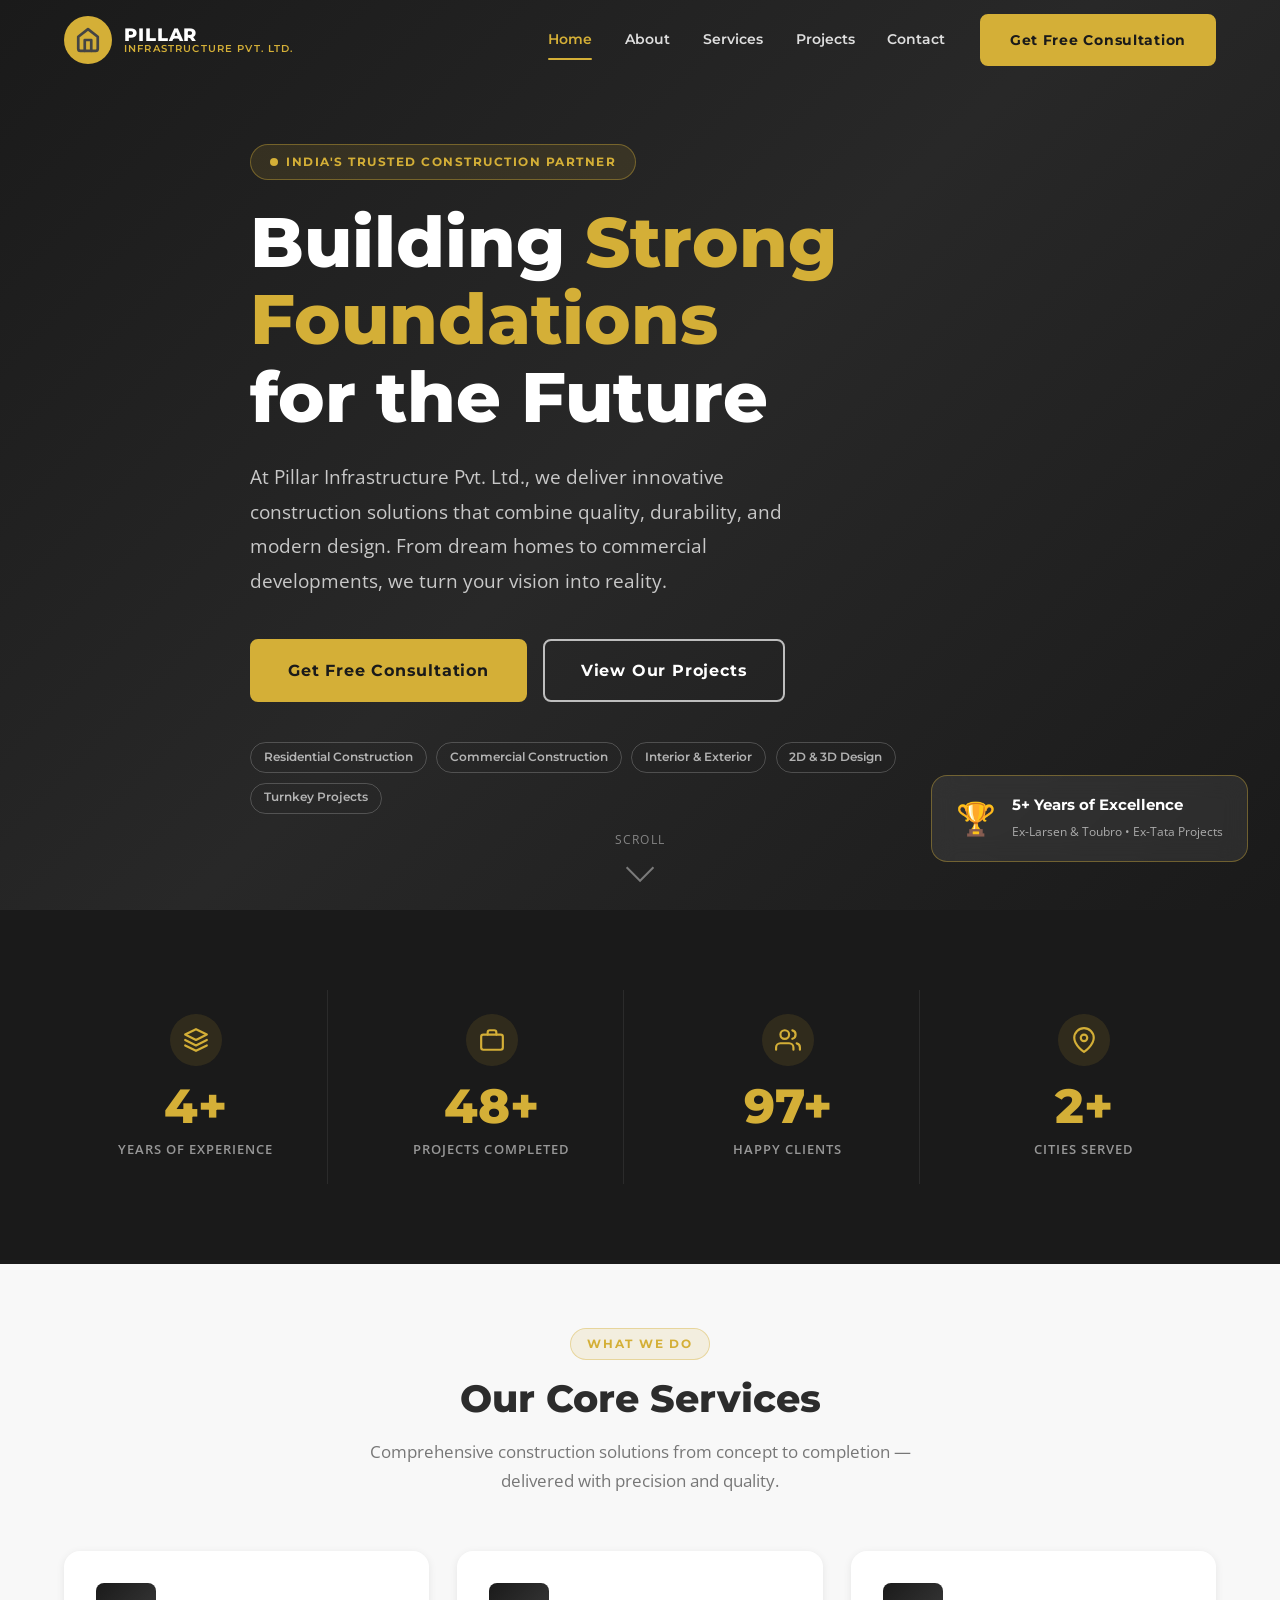
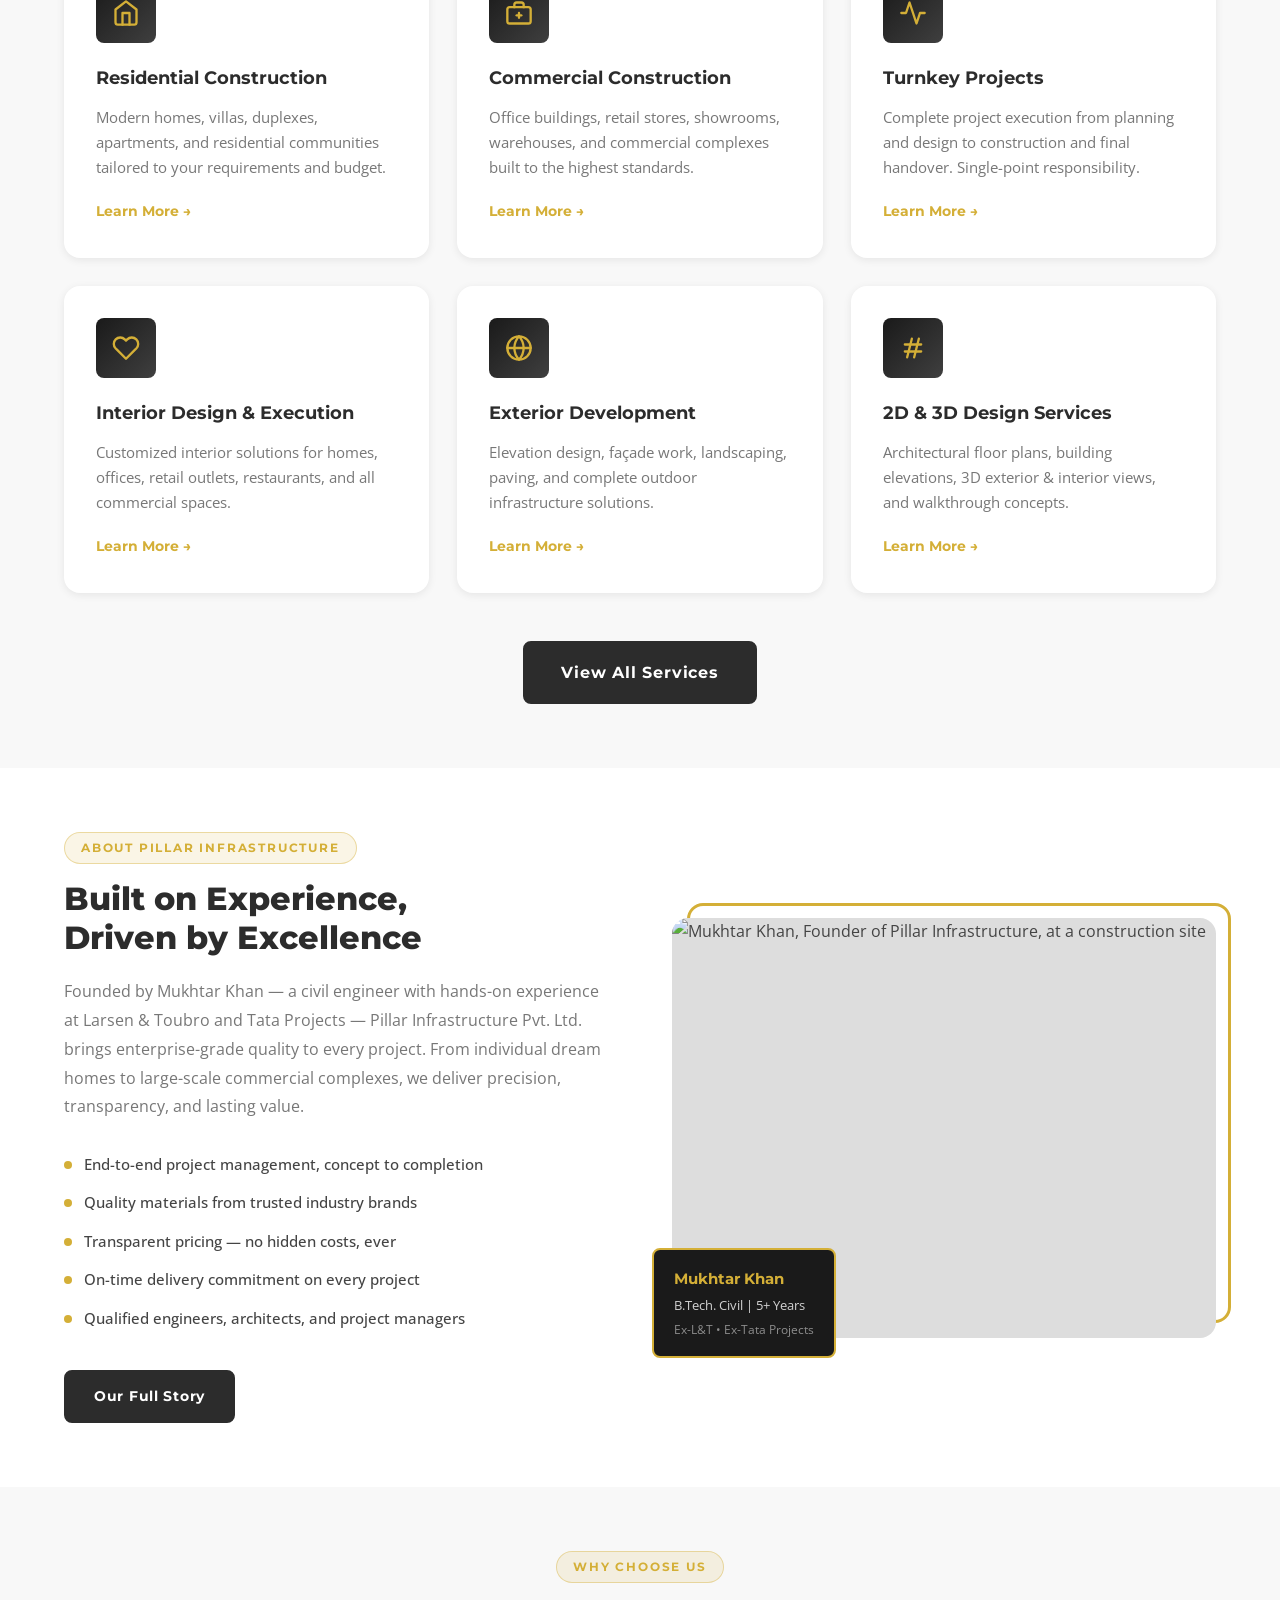
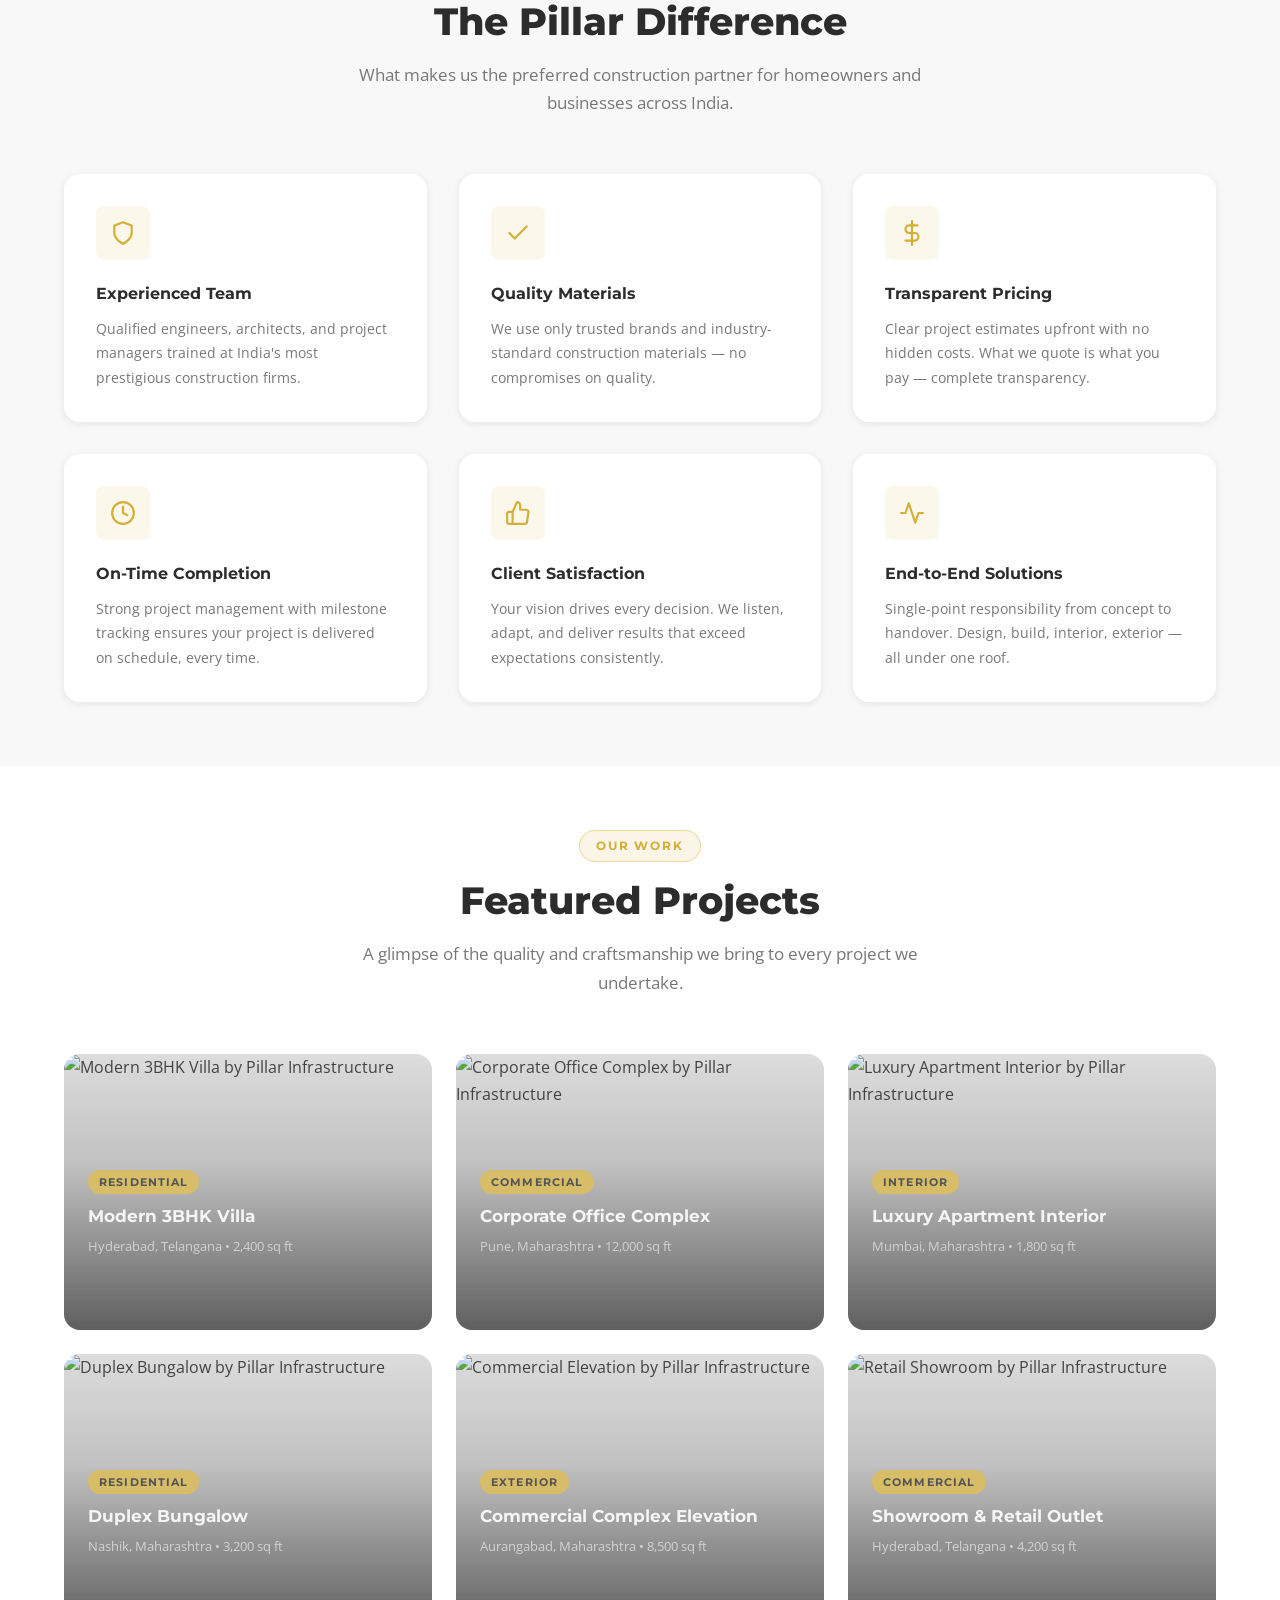
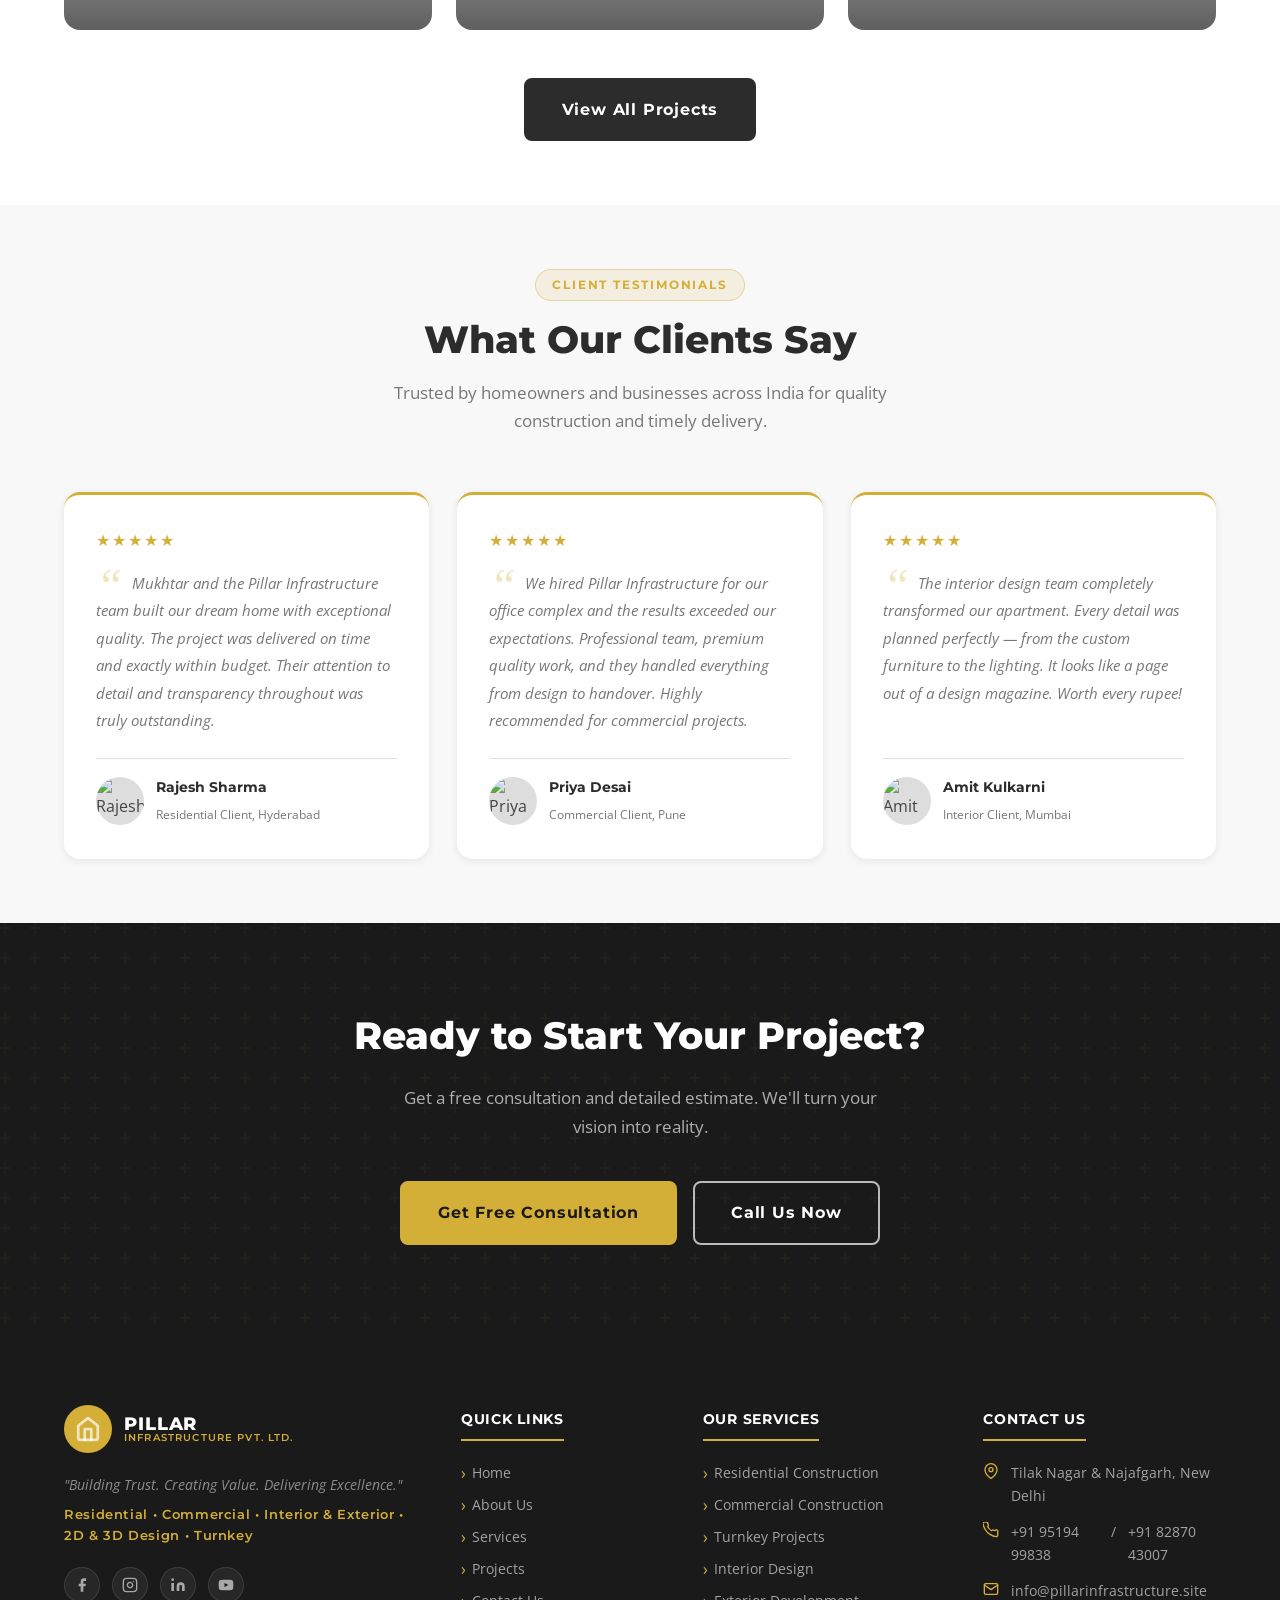
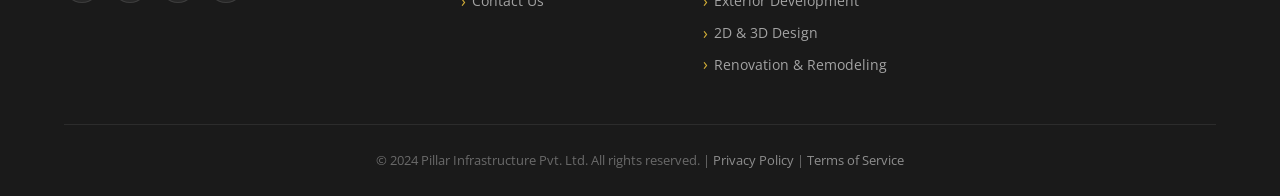
==== commit f3dca12d: "text changes" ====
--- a/index.html
+++ b/index.html
@@ -52,13 +52,14 @@
     "logo": "https://pillarinfrastructure.site/images/logo.png",
     "image": "https://pillarinfrastructure.site/images/og-image.jpg",
     "description": "Professional construction company offering residential, commercial, and turnkey construction services across India. Founded by Mukhtar Khan, ex-Larsen & Toubro and Tata Projects engineer.",
-    "telephone": "+91-XXXXXXXXXX",
+    "telephone": "+91-9519499838",
     "email": "info@pillarinfrastructure.site",
     "address": {
       "@type": "PostalAddress",
-      "addressLocality": "Your City",
-      "addressRegion": "Your State",
-      "postalCode": "XXXXXX",
+      "streetAddress": "15/12 A, Mall Road, Tilak Nagar",
+      "addressLocality": "New Delhi",
+      "addressRegion": "Delhi",
+      "postalCode": "110018",
       "addressCountry": "IN"
     },
     "openingHoursSpecification": [{
@@ -345,7 +346,7 @@
              onerror="this.style.background='#ddd';this.removeAttribute('onerror')">
         <div class="about-teaser__badge">
           <strong>Mukhtar Khan</strong>
-          <span>B.E. Civil | 5+ Years</span>
+          <span>B.Tech. Civil | 5+ Years</span>
           <small>Ex-L&amp;T &bull; Ex-Tata Projects</small>
         </div>
       </div>
@@ -622,7 +623,7 @@
     </p>
     <div class="cta-banner__buttons" data-aos="fade-up" data-aos-delay="200">
       <a href="contact.html" class="btn btn--accent btn--lg">Get Free Consultation</a>
-      <a href="tel:+91XXXXXXXXXX" class="btn btn--outline-white btn--lg">Call Us Now</a>
+      <a href="tel:+919519499838" class="btn btn--outline-white btn--lg">Call Us Now</a>
     </div>
   </div>
 </section>
@@ -702,13 +703,13 @@
             <svg viewBox="0 0 24 24" fill="none" stroke="currentColor" stroke-width="2" stroke-linecap="round" stroke-linejoin="round" aria-hidden="true">
               <path d="M21 10c0 7-9 13-9 13S3 17 3 10a9 9 0 0118 0z"/><circle cx="12" cy="10" r="3"/>
             </svg>
-            <span>Your City, State, India</span>
+            <span>Tilak Nagar &amp; Najafgarh, New Delhi</span>
           </li>
           <li class="footer__contact-item">
             <svg viewBox="0 0 24 24" fill="none" stroke="currentColor" stroke-width="2" stroke-linecap="round" stroke-linejoin="round" aria-hidden="true">
               <path d="M22 16.92v3a2 2 0 01-2.18 2 19.79 19.79 0 01-8.63-3.07A19.5 19.5 0 013.07 10.8a19.79 19.79 0 01-3.07-8.7A2 2 0 012.18 0h3a2 2 0 012 1.72c.127.96.361 1.903.7 2.81a2 2 0 01-.45 2.11L6.91 7.09a16 16 0 006 6l.56-.56a2 2 0 012.11-.45c.907.339 1.85.573 2.81.7A2 2 0 0122 14.92z"/>
             </svg>
-            <a href="tel:+91XXXXXXXXXX">+91 XXXXX XXXXX</a>
+            <a href="tel:+919519499838">+91 95194 99838</a> / <a href="tel:+918287043007">+91 82870 43007</a>
           </li>
           <li class="footer__contact-item">
             <svg viewBox="0 0 24 24" fill="none" stroke="currentColor" stroke-width="2" stroke-linecap="round" stroke-linejoin="round" aria-hidden="true">
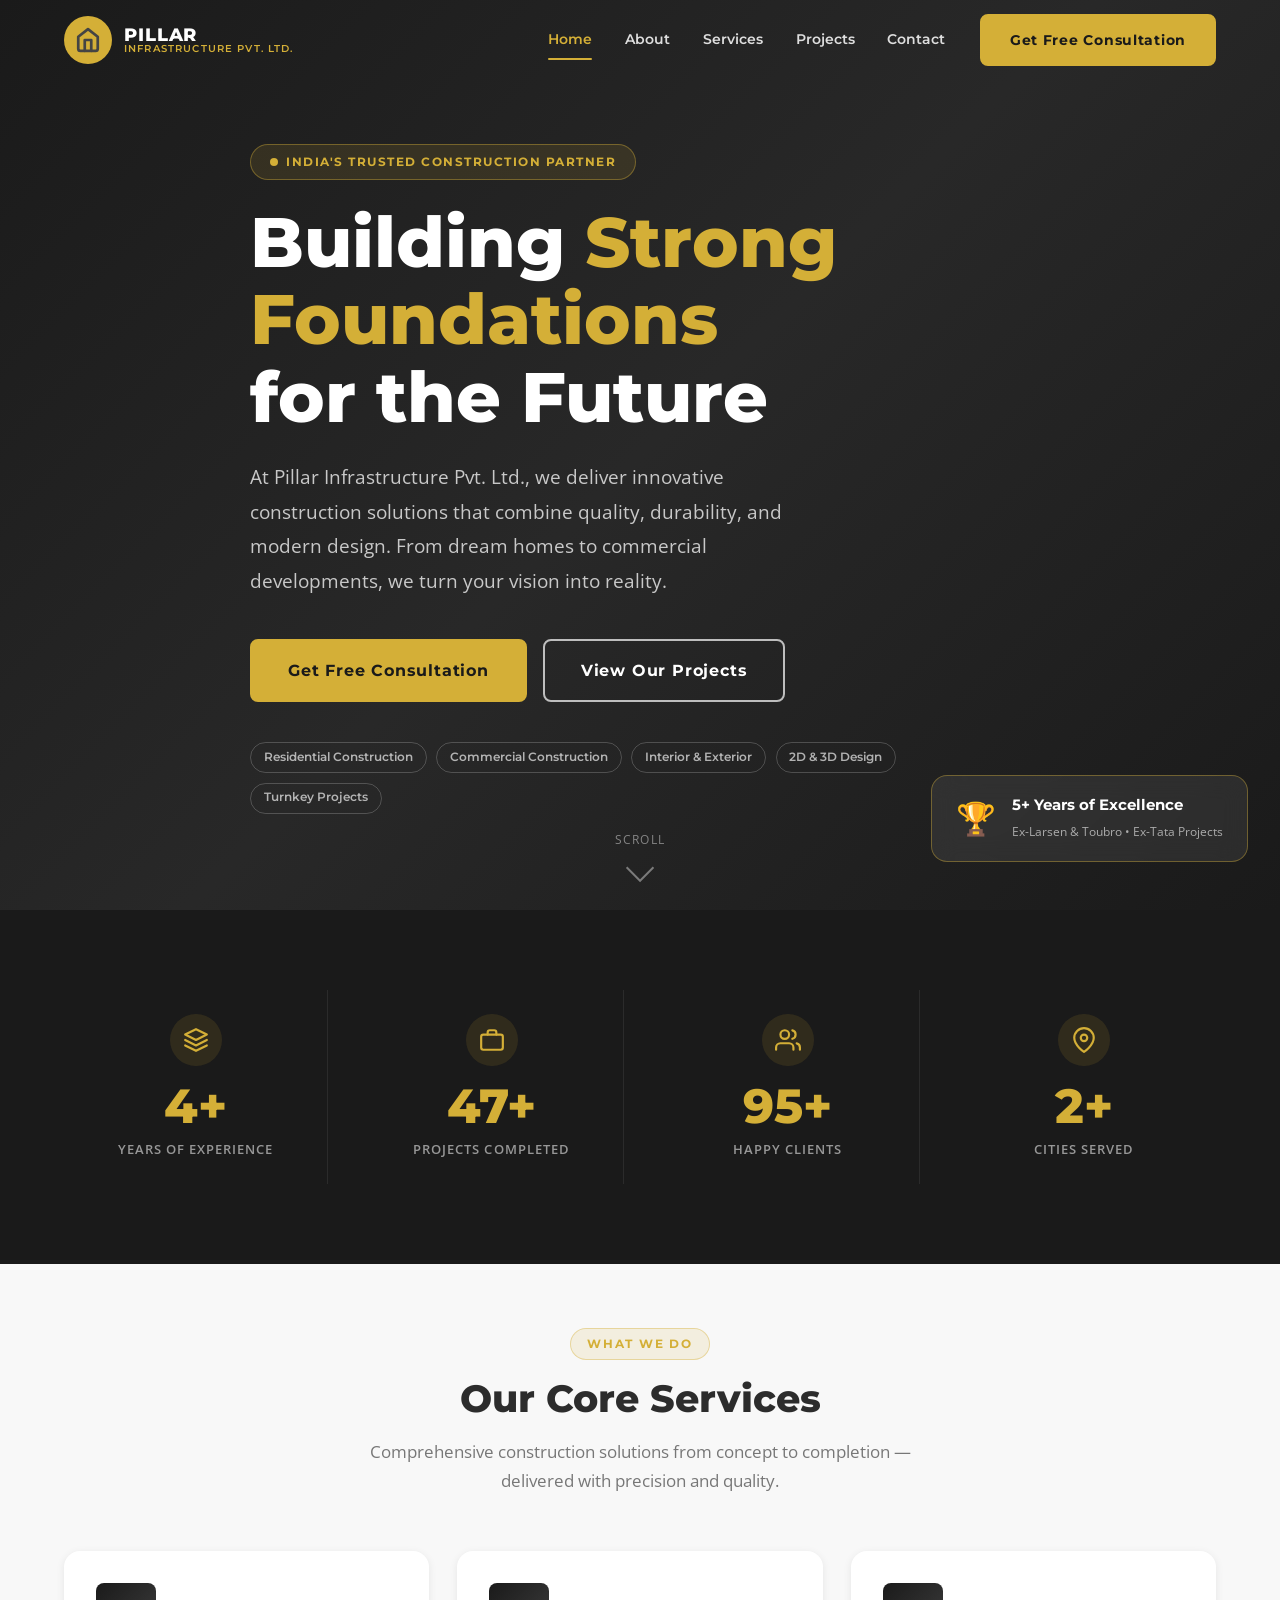
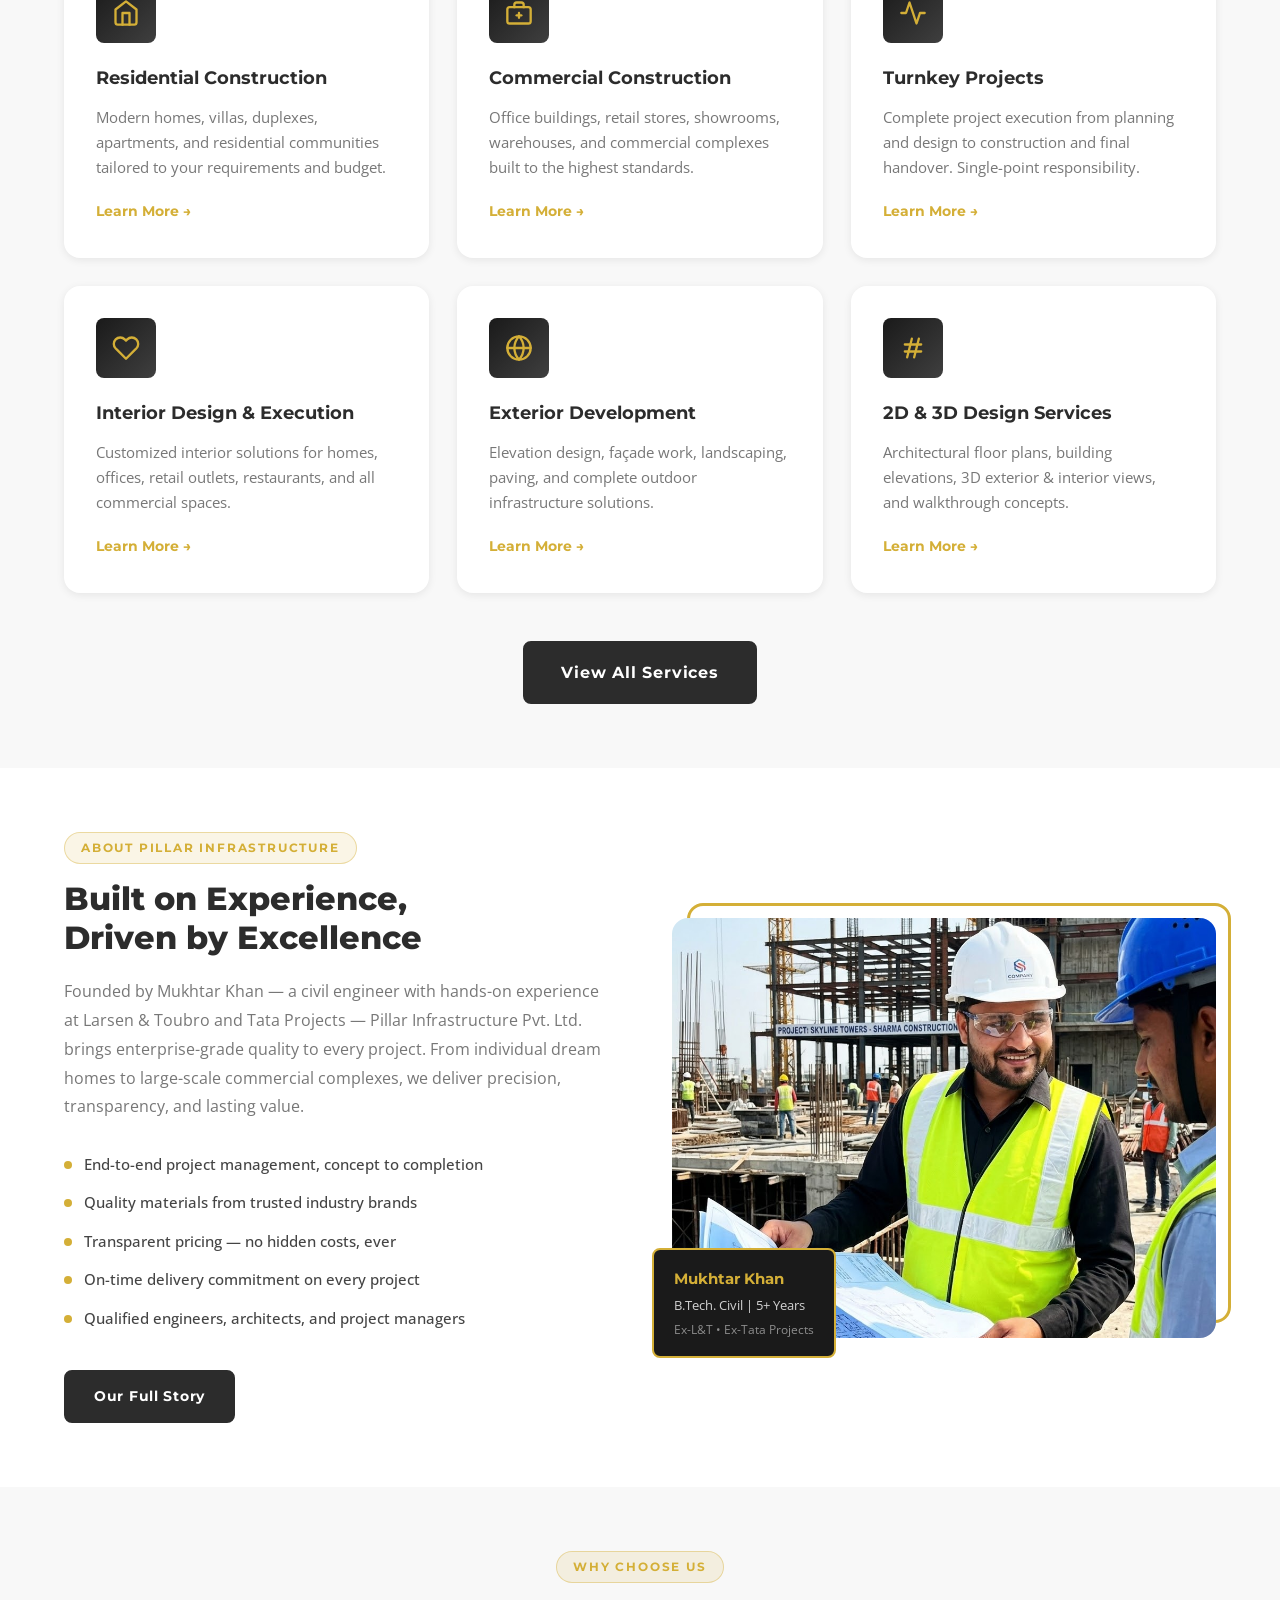
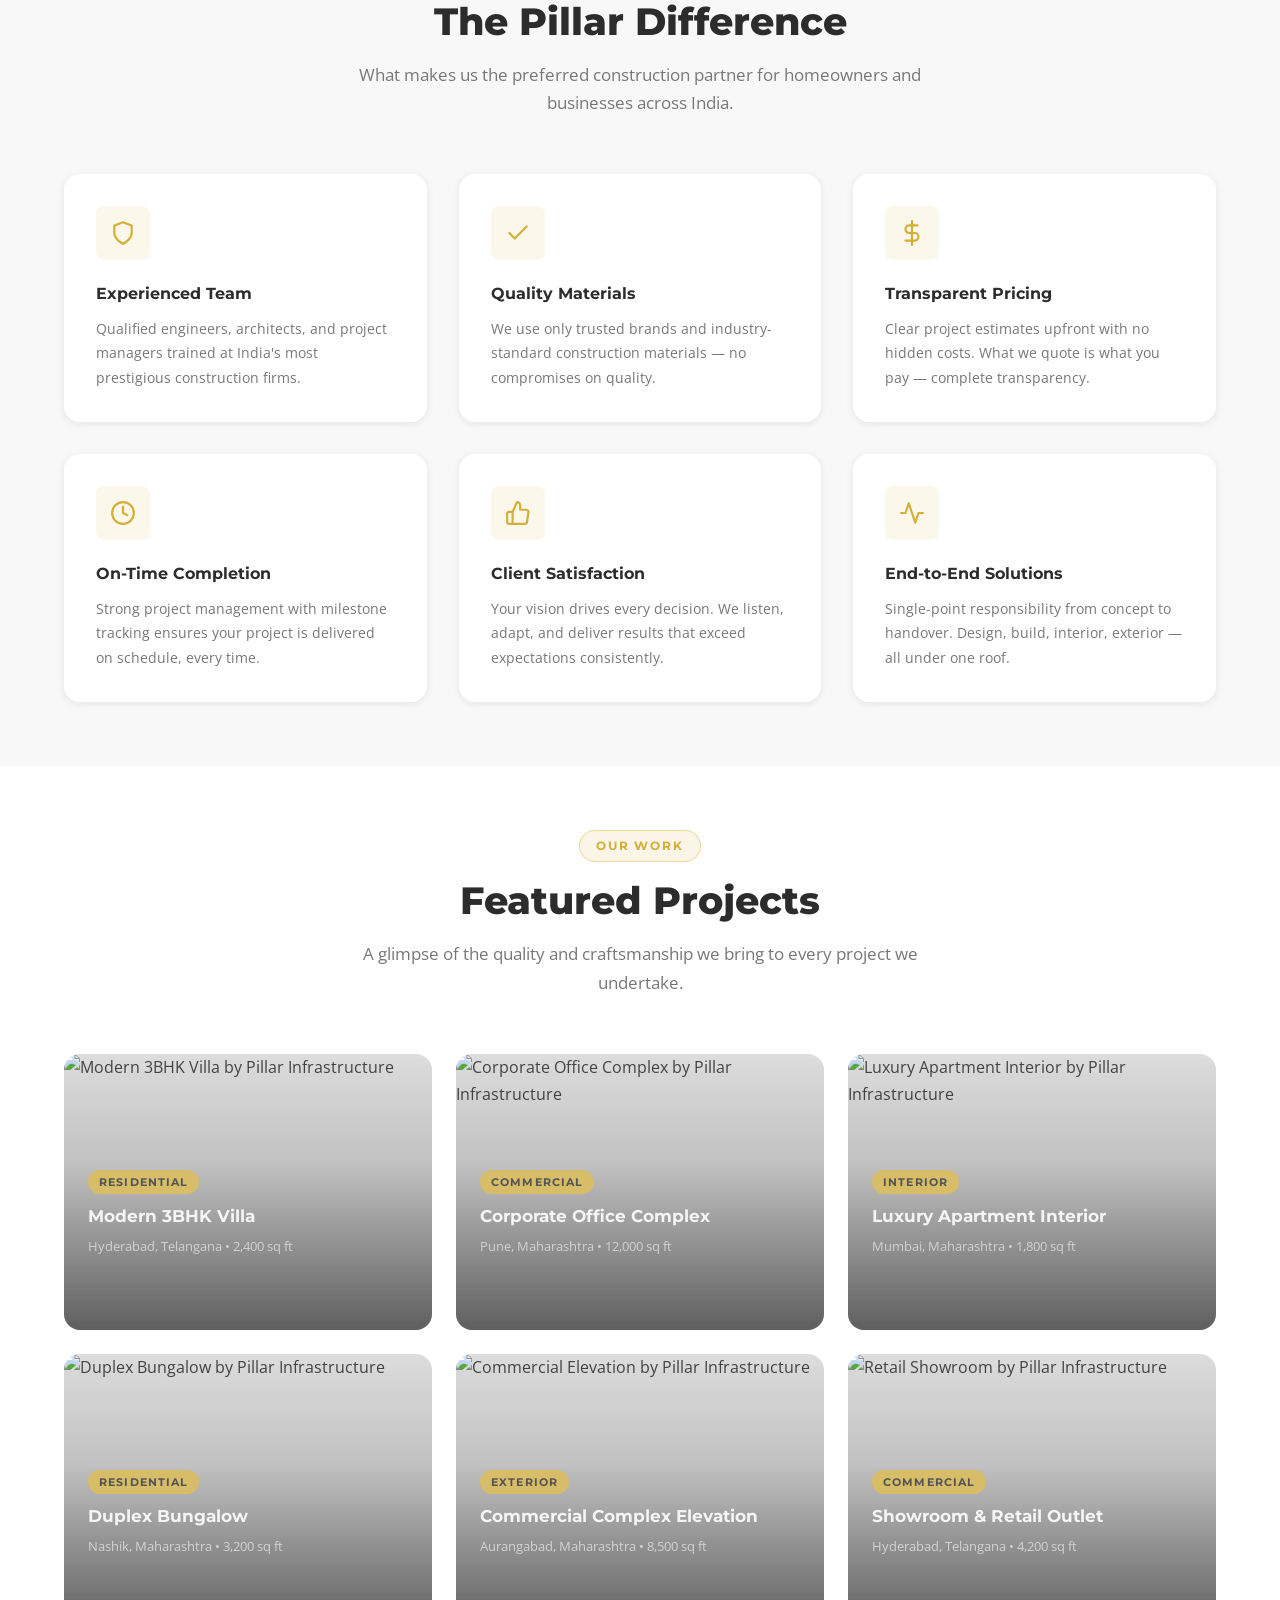
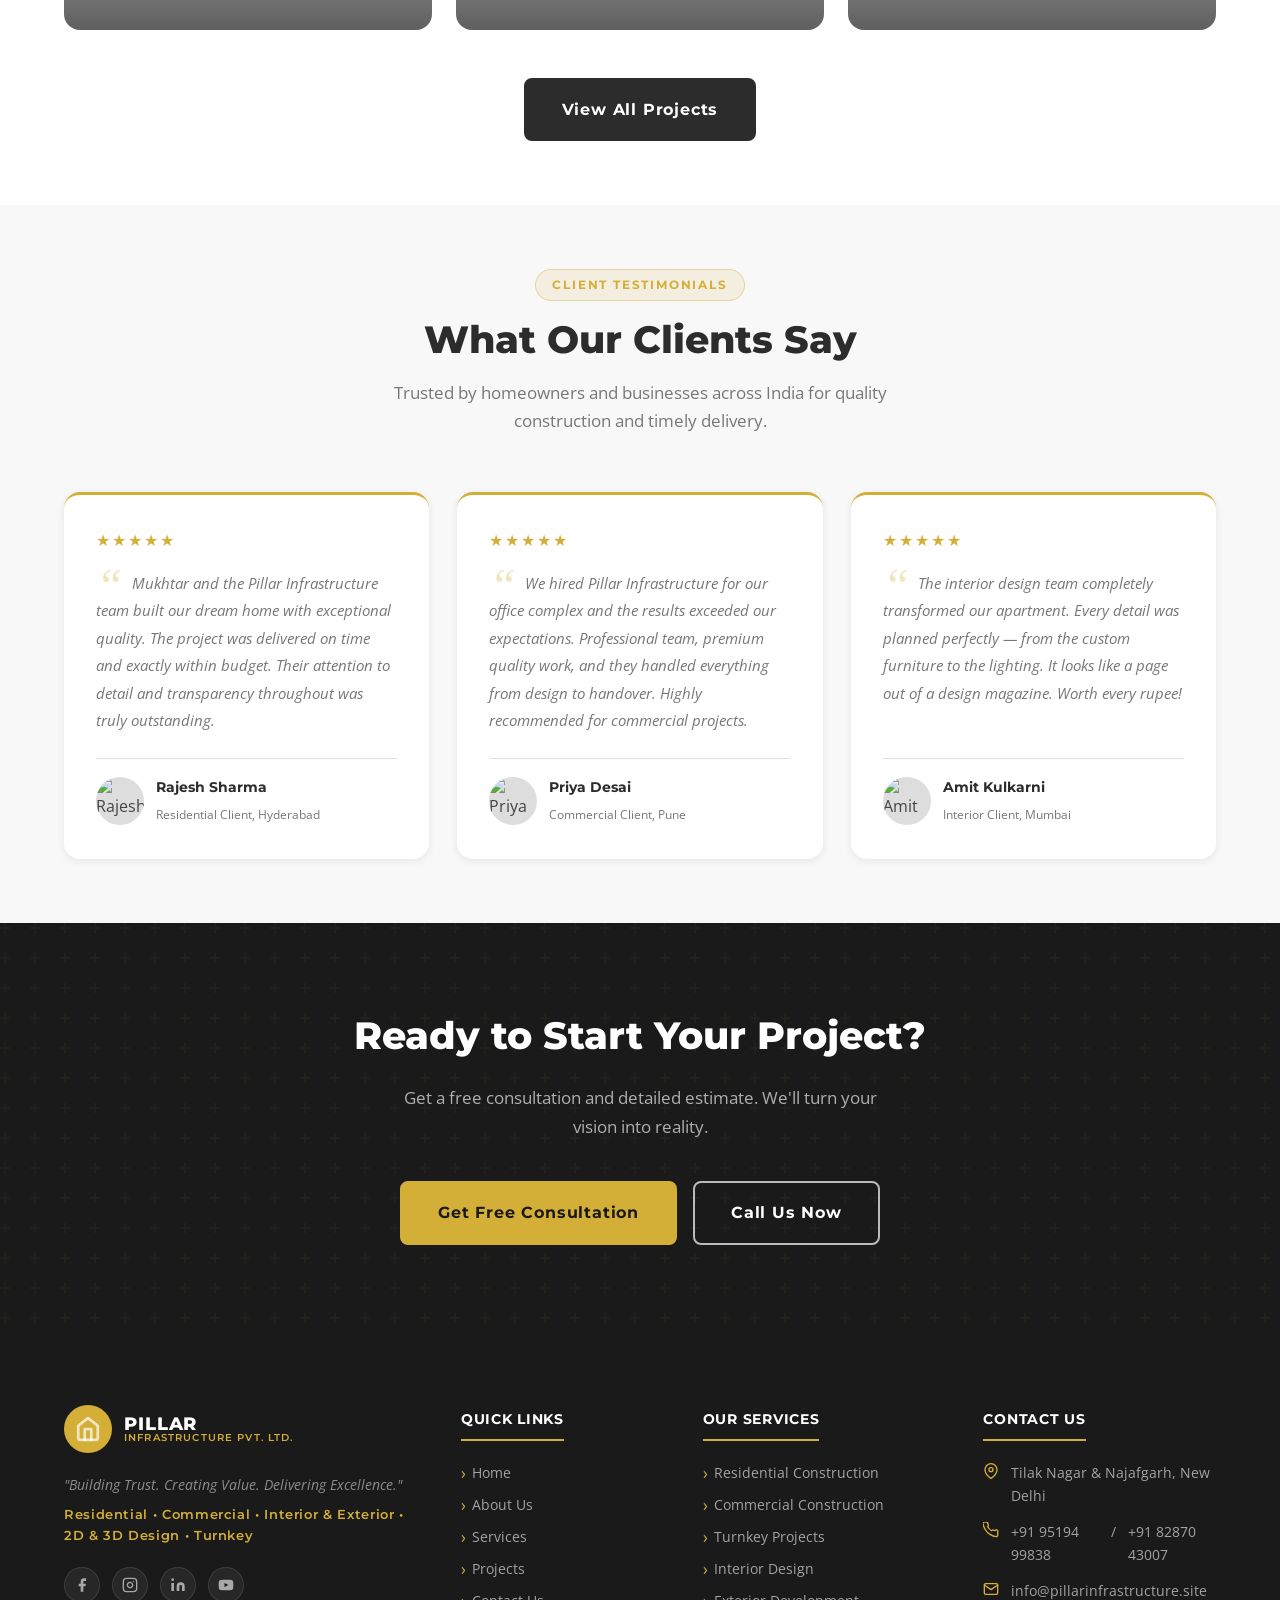
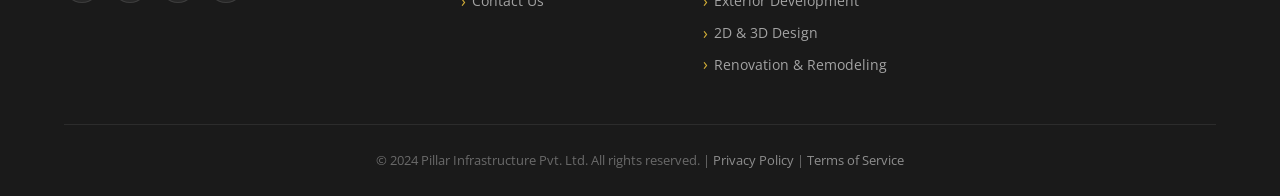
==== commit 036553c1: "img added" ====
--- a/index.html
+++ b/index.html
@@ -340,7 +340,7 @@
       </div>
 
       <div class="about-teaser__image-wrap" data-aos="fade-left">
-        <img src="images/about-team.jpg"
+        <img src="images/Mukhtar at Construction Site.jpg"
              alt="Mukhtar Khan, Founder of Pillar Infrastructure, at a construction site"
              loading="lazy"
              onerror="this.style.background='#ddd';this.removeAttribute('onerror')">
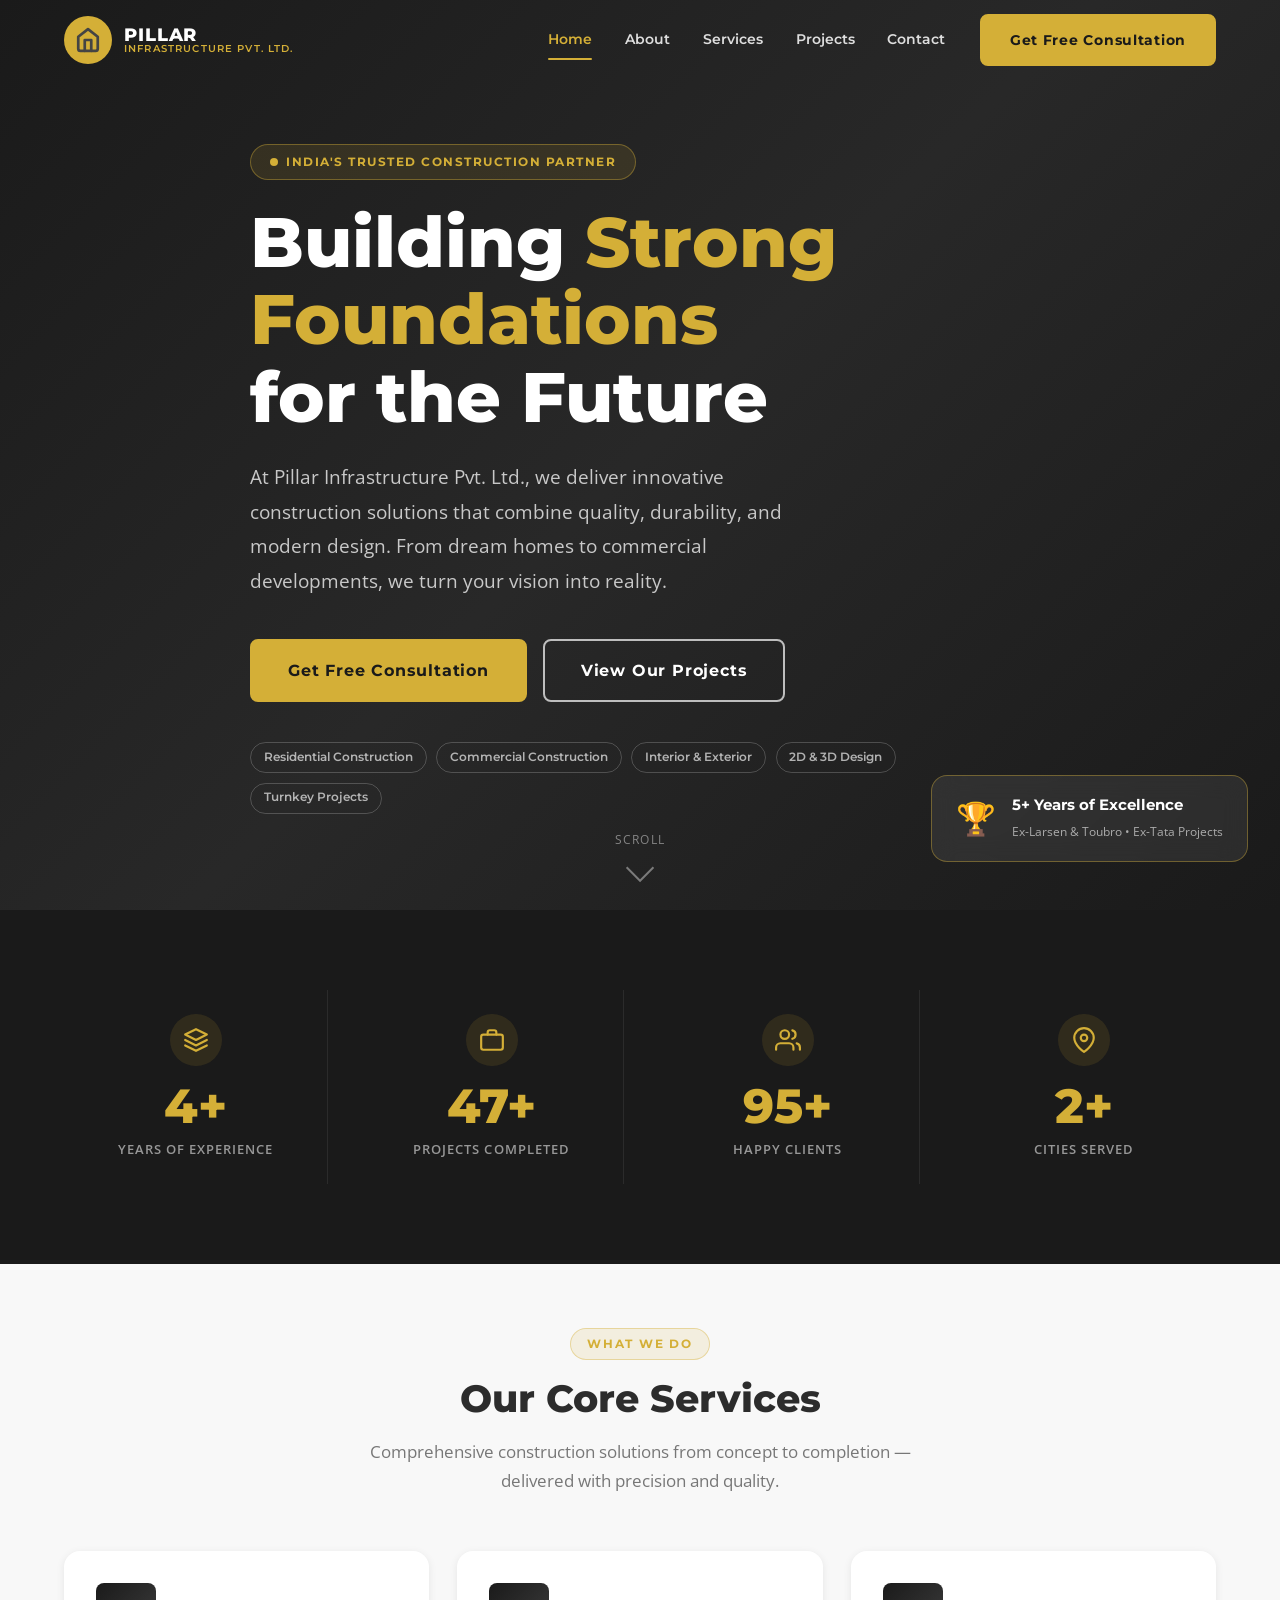
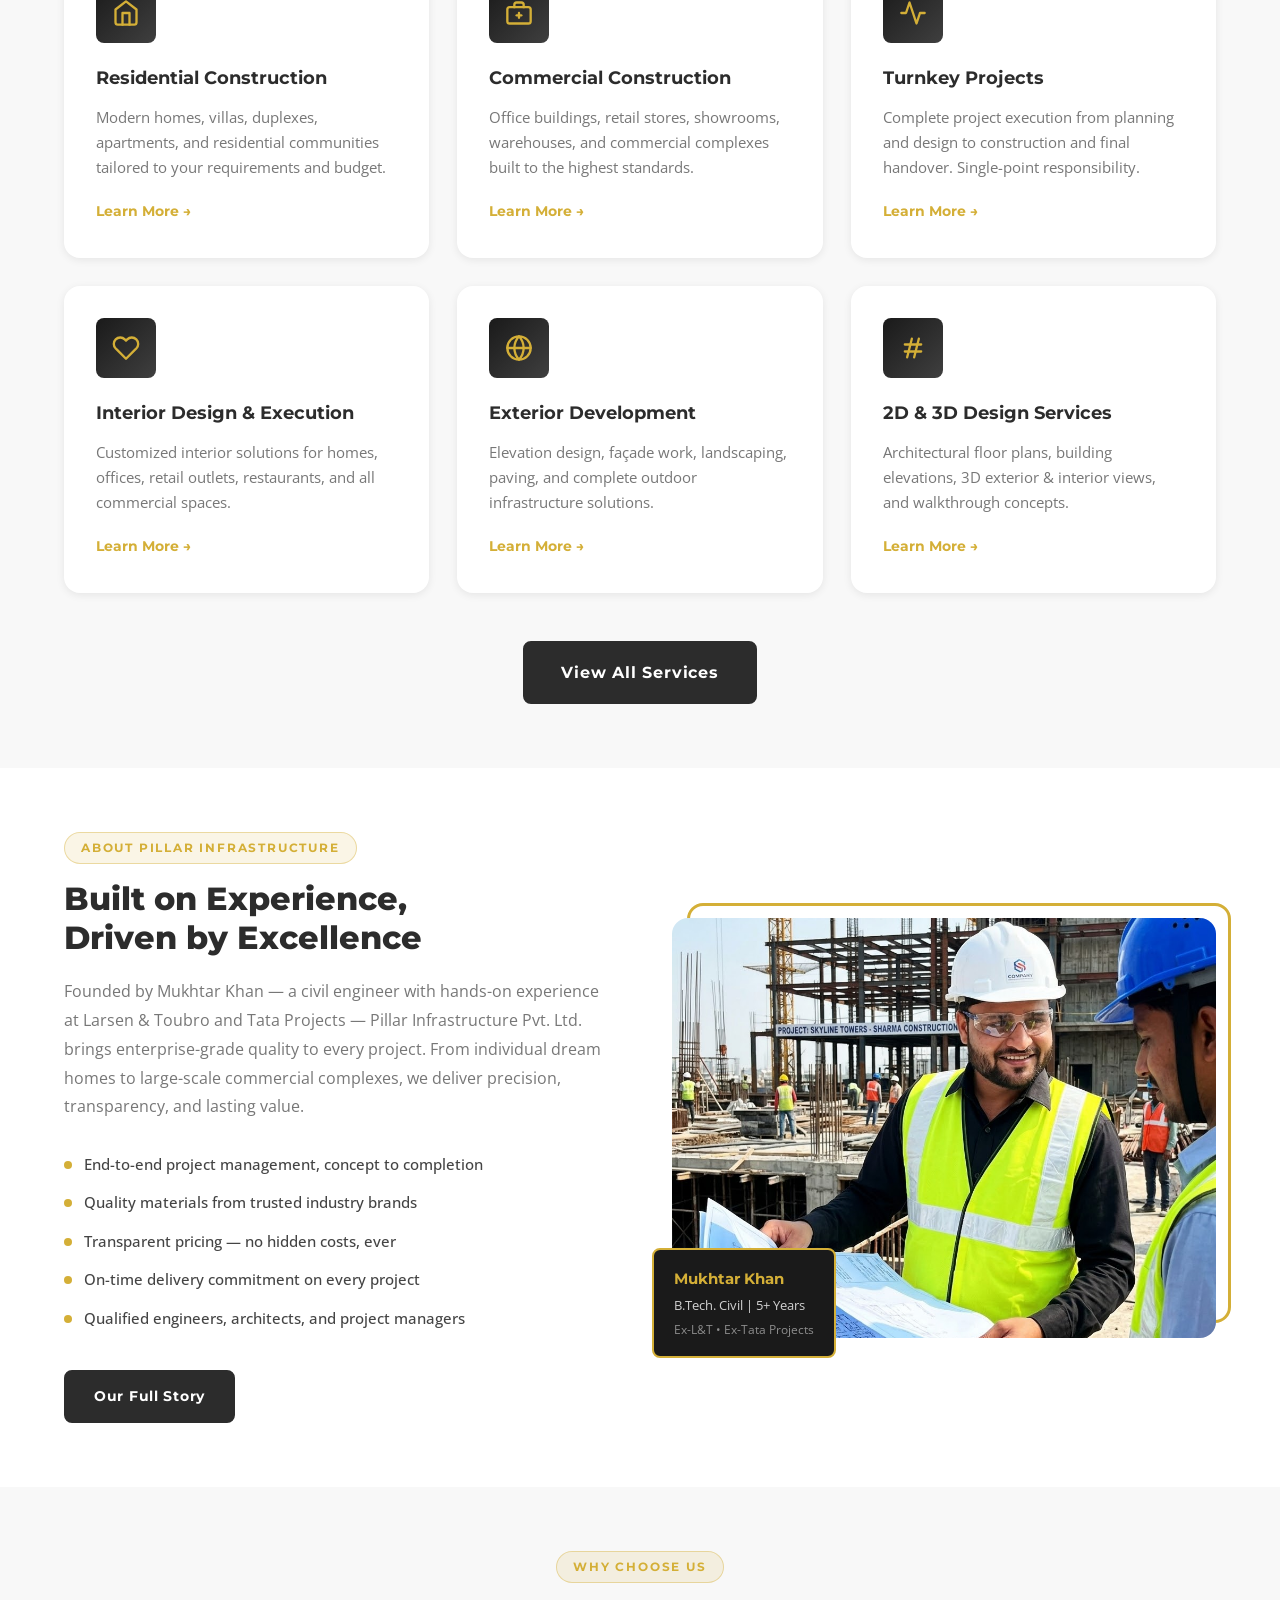
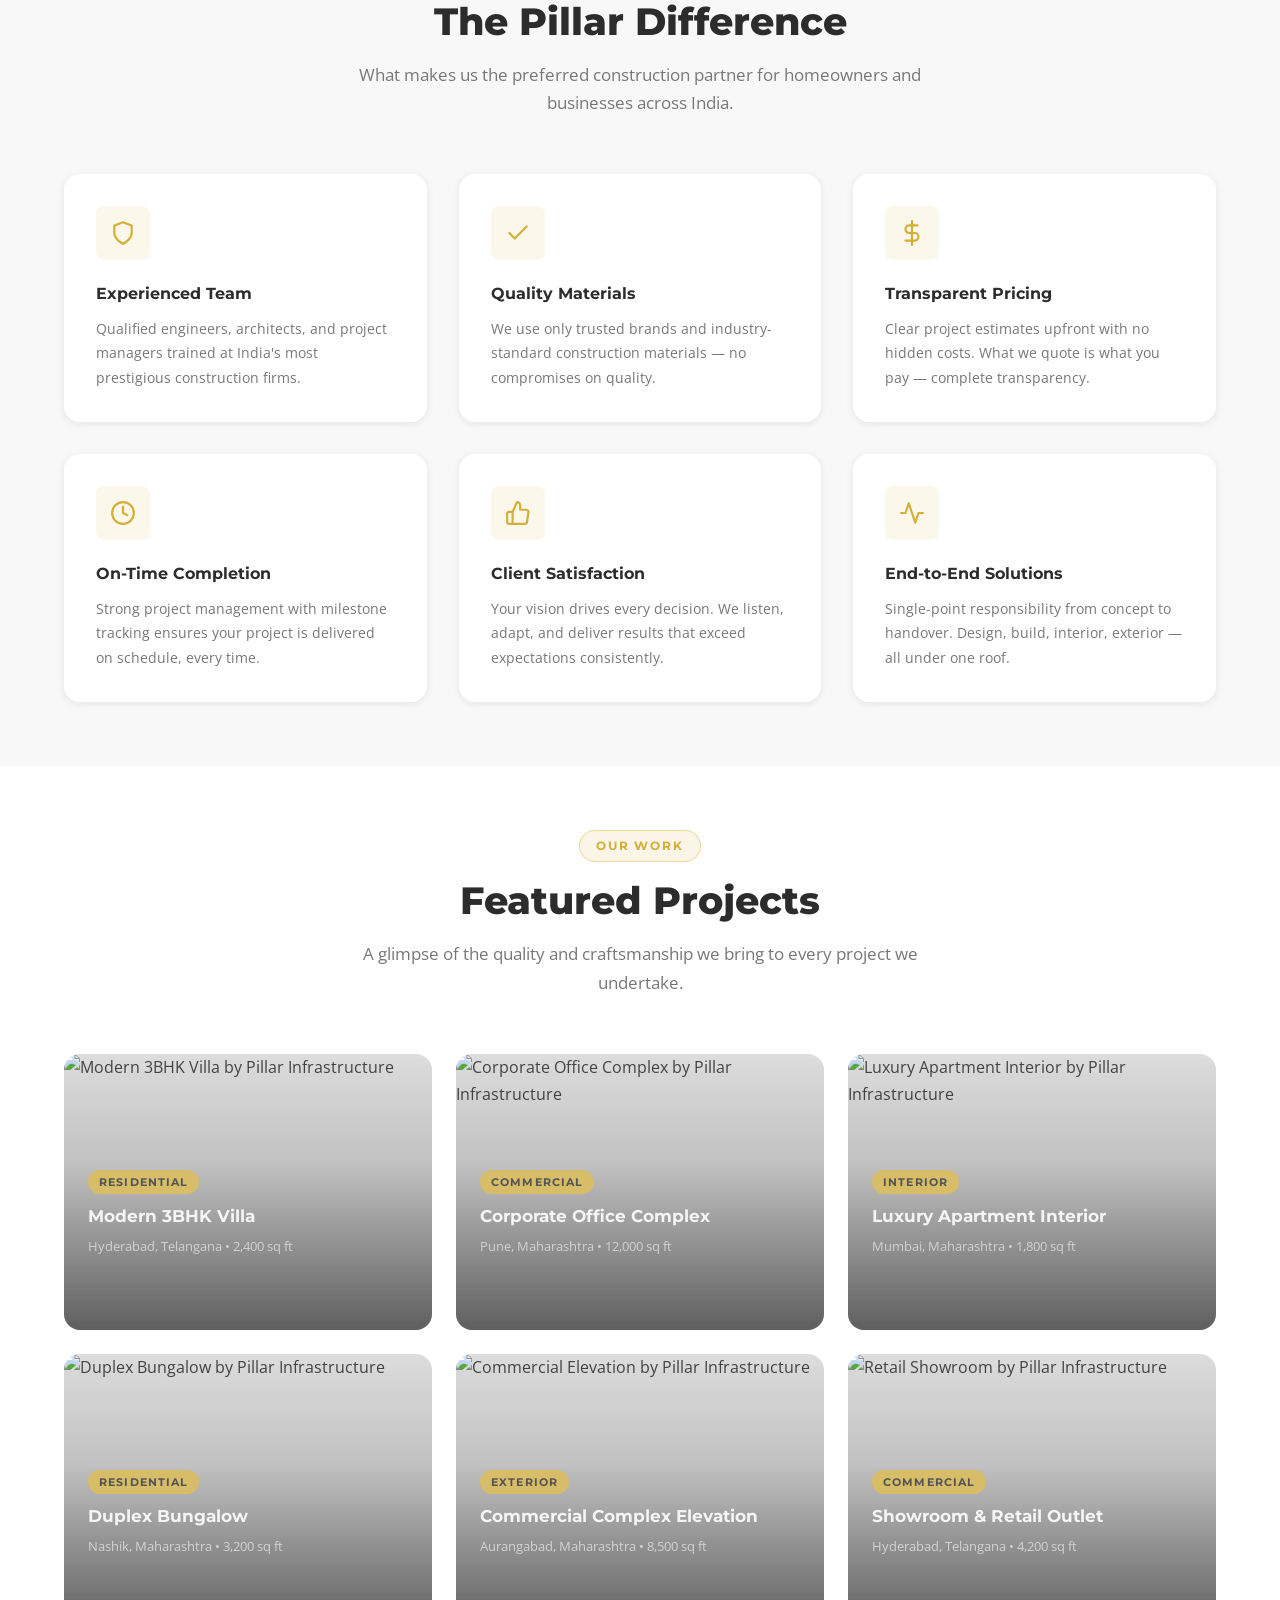
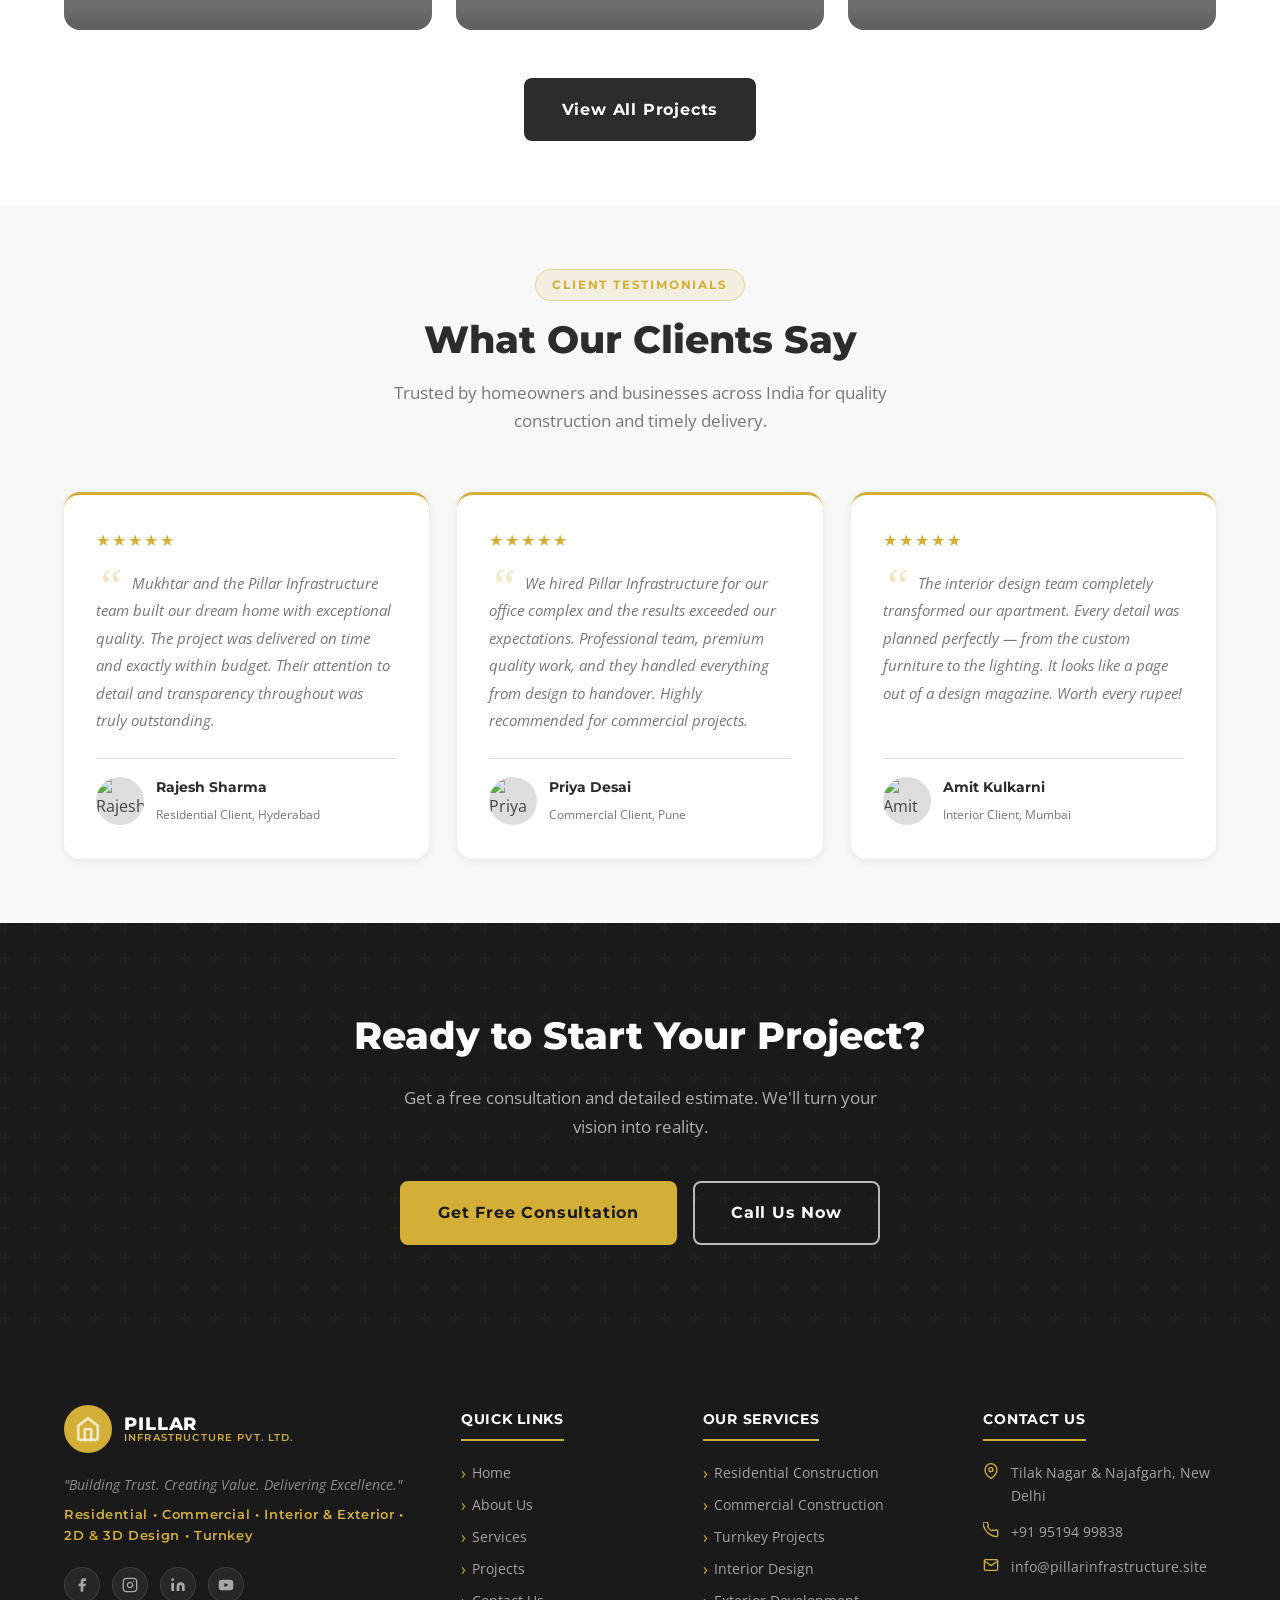
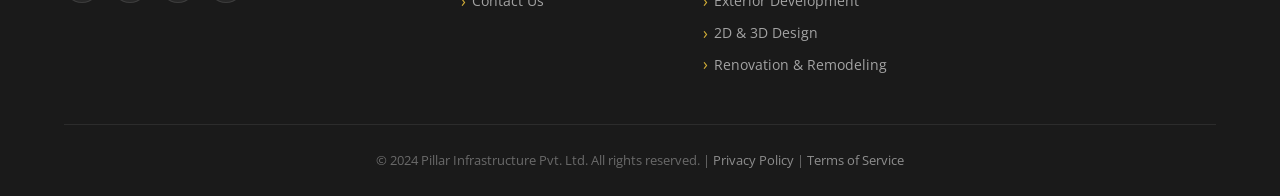
==== commit 90d1d6da: "footer fix" ====
--- a/index.html
+++ b/index.html
@@ -709,7 +709,7 @@
             <svg viewBox="0 0 24 24" fill="none" stroke="currentColor" stroke-width="2" stroke-linecap="round" stroke-linejoin="round" aria-hidden="true">
               <path d="M22 16.92v3a2 2 0 01-2.18 2 19.79 19.79 0 01-8.63-3.07A19.5 19.5 0 013.07 10.8a19.79 19.79 0 01-3.07-8.7A2 2 0 012.18 0h3a2 2 0 012 1.72c.127.96.361 1.903.7 2.81a2 2 0 01-.45 2.11L6.91 7.09a16 16 0 006 6l.56-.56a2 2 0 012.11-.45c.907.339 1.85.573 2.81.7A2 2 0 0122 14.92z"/>
             </svg>
-            <a href="tel:+919519499838">+91 95194 99838</a> / <a href="tel:+918287043007">+91 82870 43007</a>
+            <a href="tel:+919519499838">+91 95194 99838</a>
           </li>
           <li class="footer__contact-item">
             <svg viewBox="0 0 24 24" fill="none" stroke="currentColor" stroke-width="2" stroke-linecap="round" stroke-linejoin="round" aria-hidden="true">
